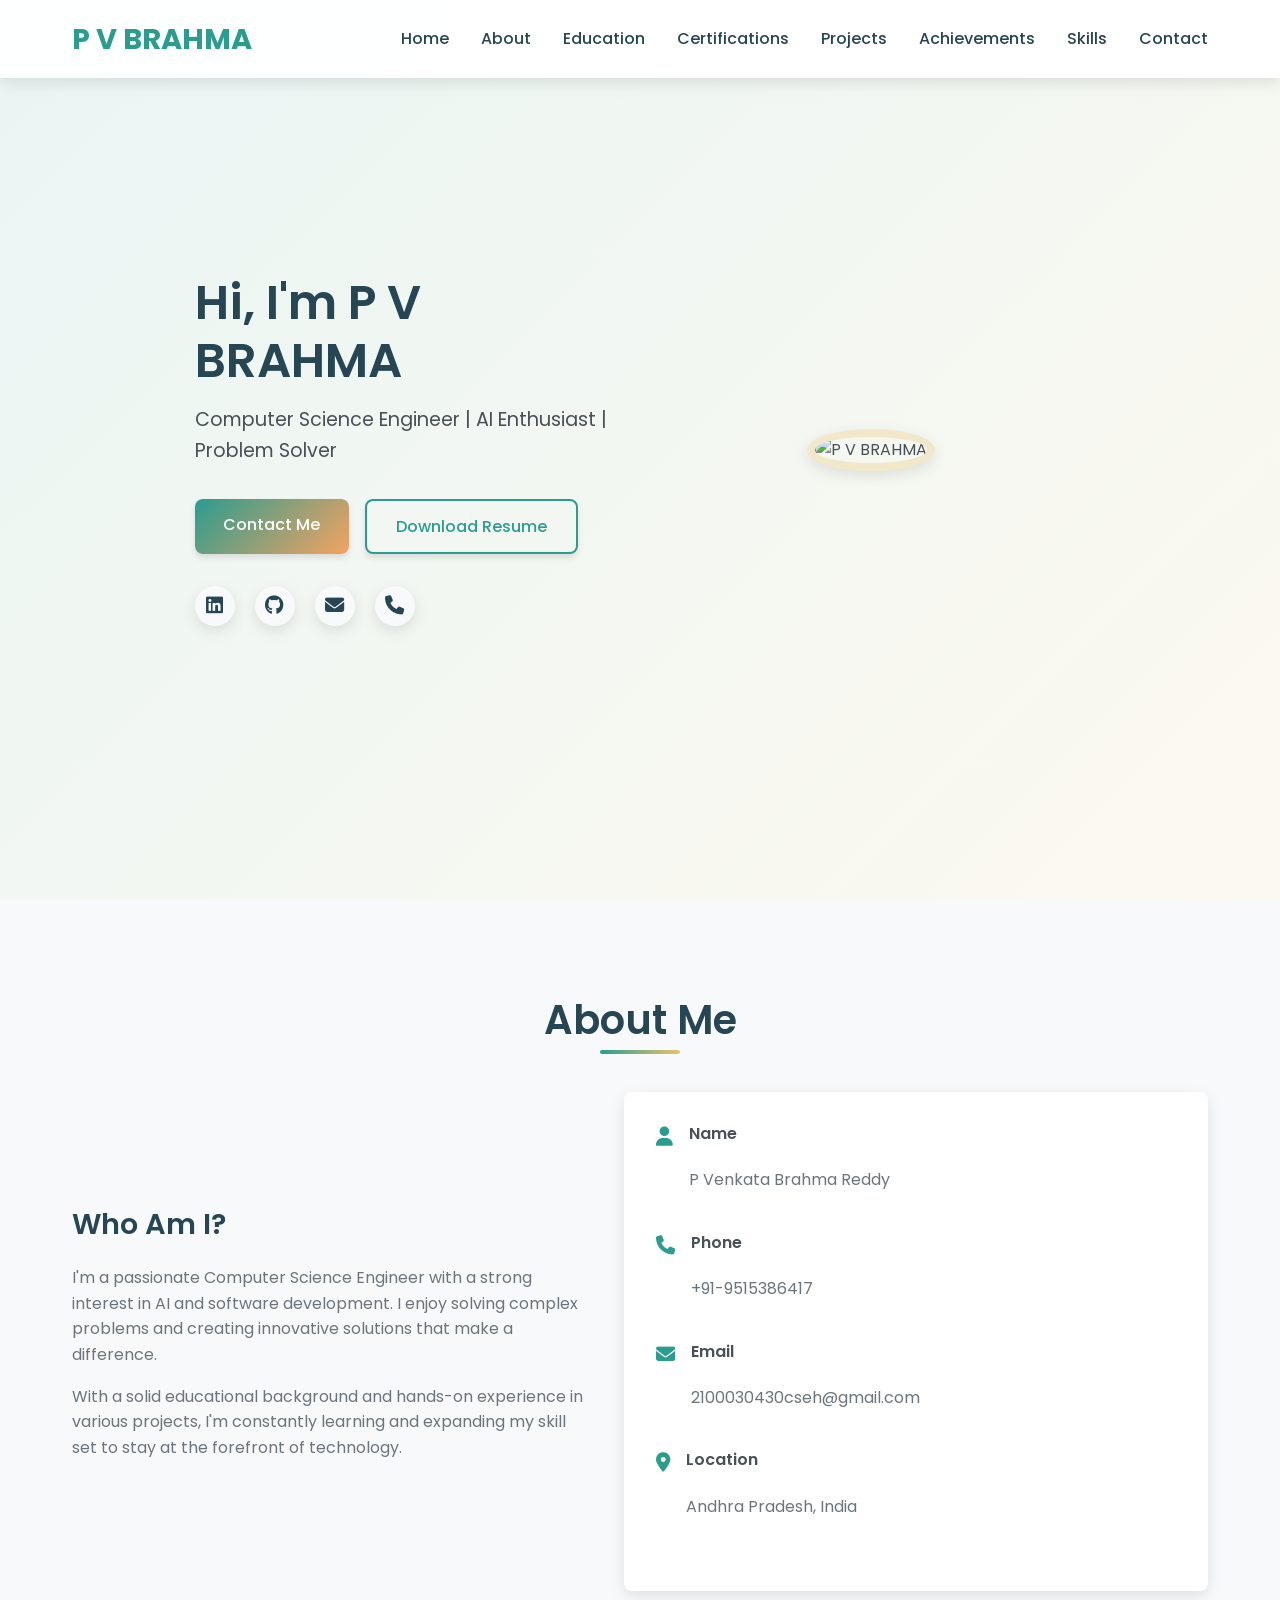
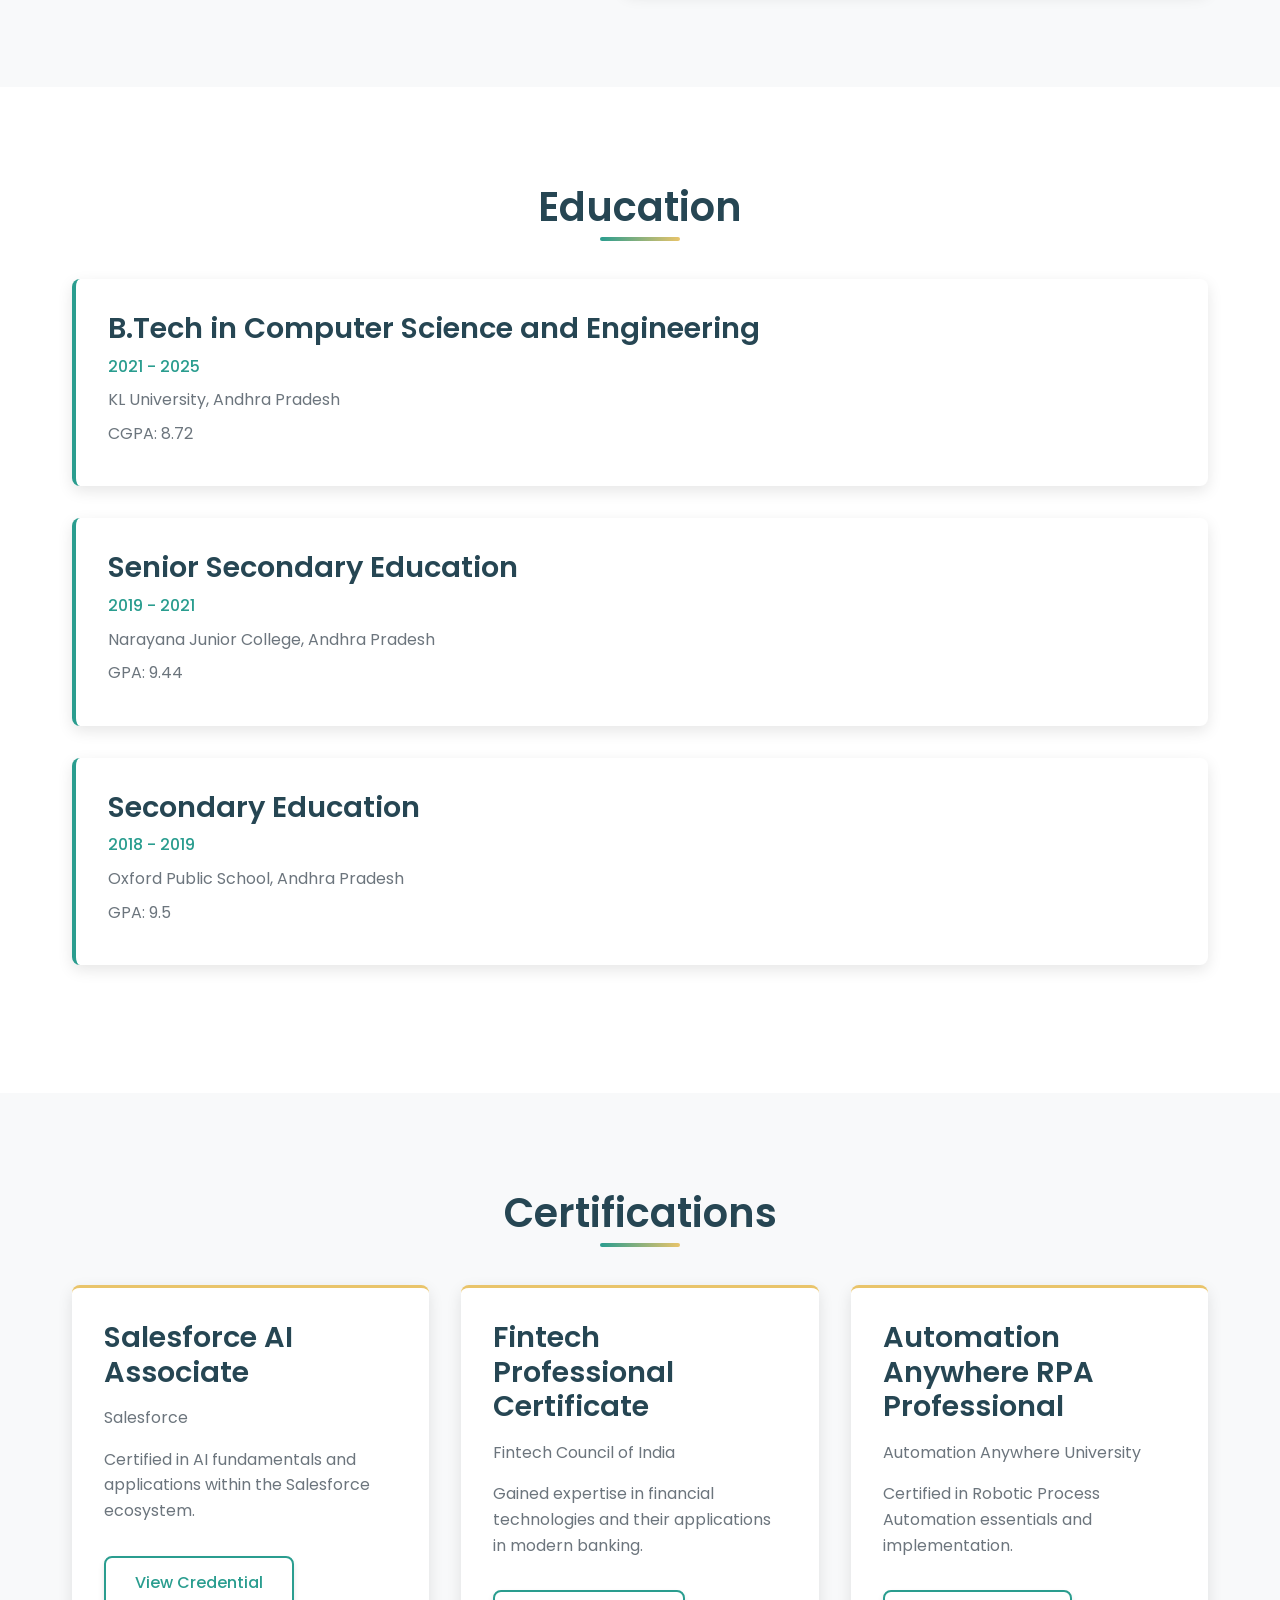
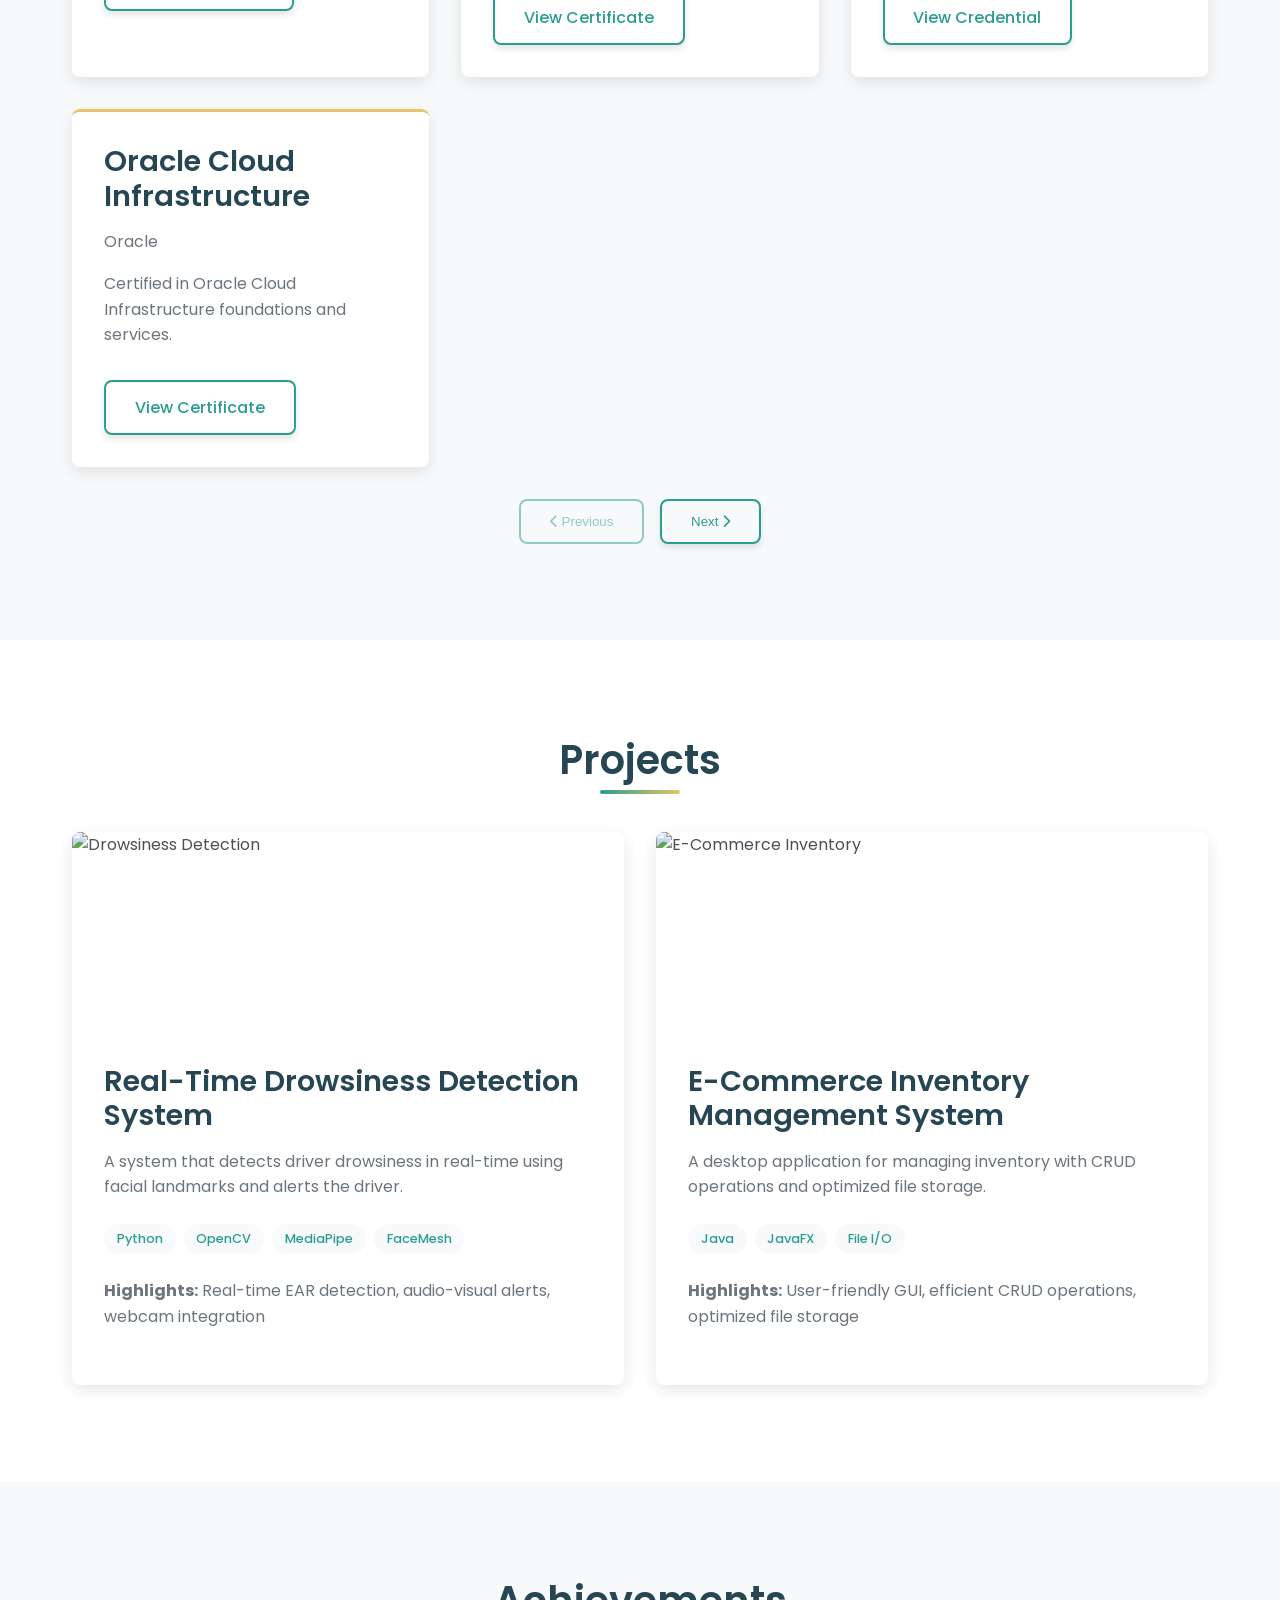
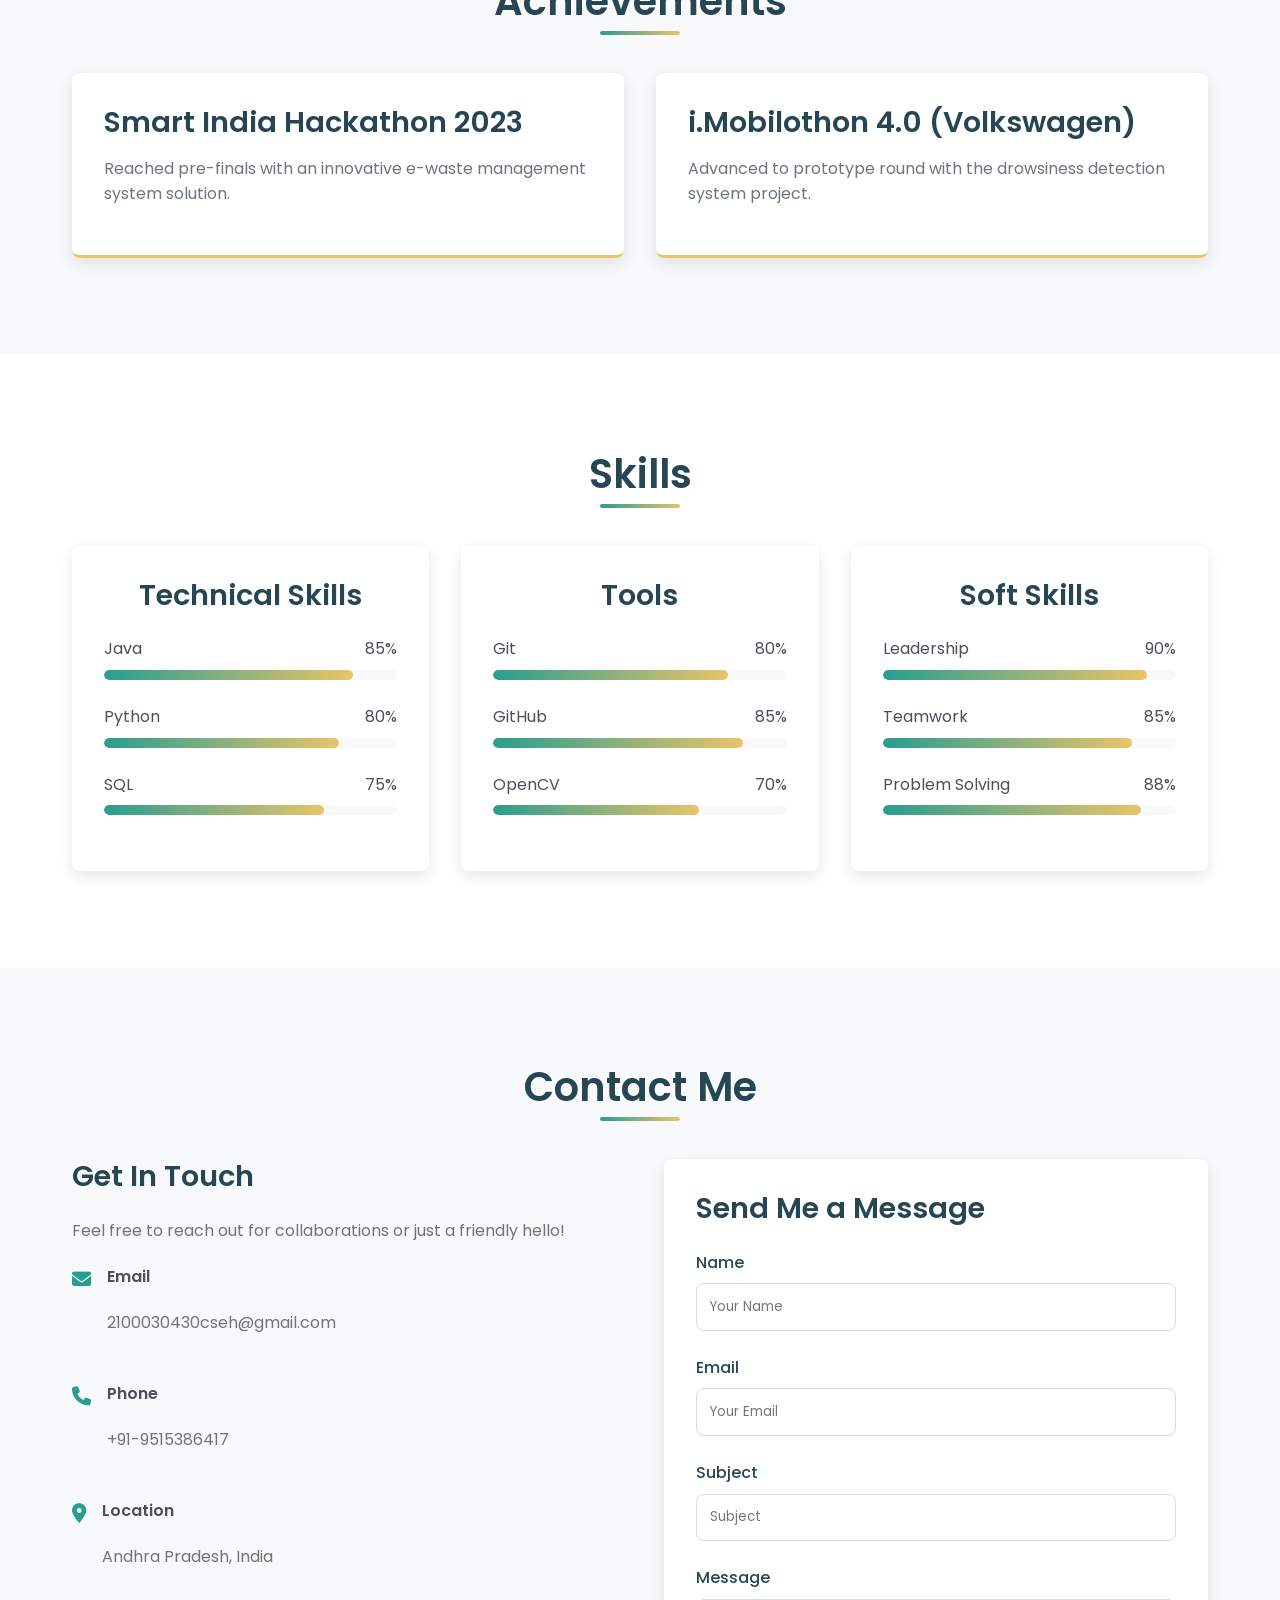
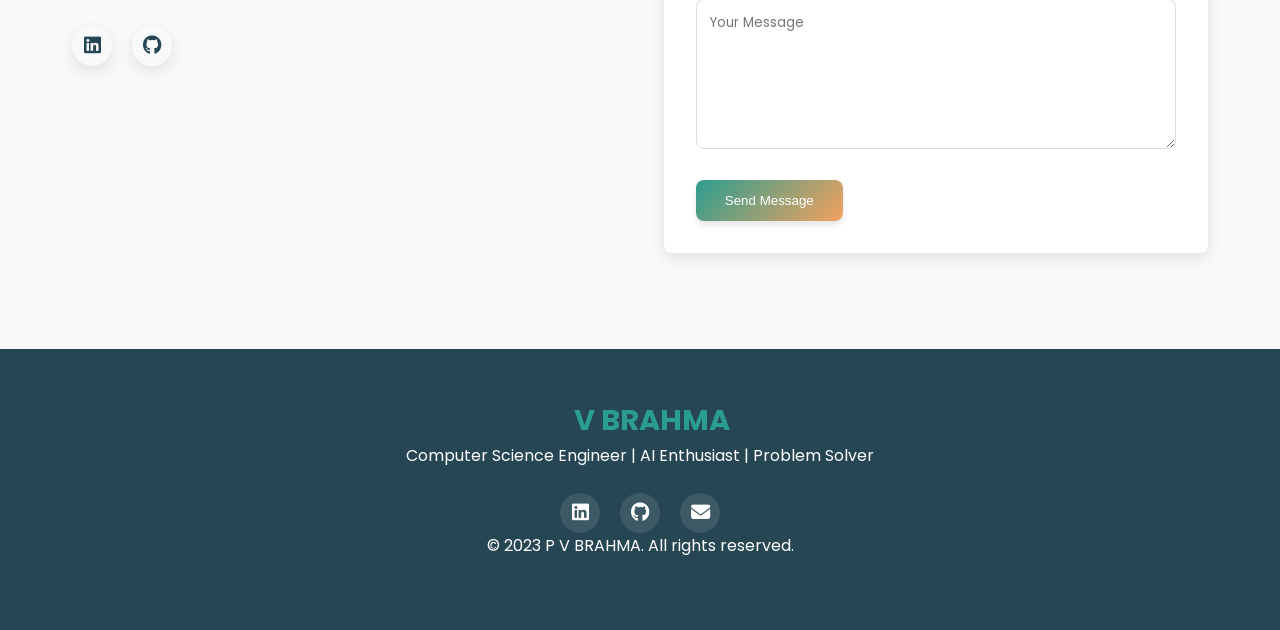
==== portfolio.html @ 2d8e786a "Create portfolio.html" ====
<!DOCTYPE html>
<html lang="en">
<head>
    <meta charset="UTF-8">
    <meta name="viewport" content="width=device-width, initial-scale=1.0">
    <title>P V BRAHMA | Portfolio</title>
    <link rel="stylesheet" href="https://cdnjs.cloudflare.com/ajax/libs/font-awesome/6.4.0/css/all.min.css">
    <style>
        /* Global Styles */
        :root {
            --primary-color: #2a9d8f;
            --secondary-color: #264653;
            --accent-color: #e9c46a;
            --dark-accent: #f4a261;
            --light-color: #f8f9fa;
            --dark-color: #212529;
            --text-color: #495057;
            --text-light: #6c757d;
            --white: #ffffff;
            --shadow: 0 5px 15px rgba(0, 0, 0, 0.1);
            --transition: all 0.3s ease;
            --border-radius: 8px;
        }

        * {
            margin: 0;
            padding: 0;
            box-sizing: border-box;
        }

        html {
            scroll-behavior: smooth;
        }

        body {
            font-family: 'Poppins', sans-serif;
            line-height: 1.6;
            color: var(--text-color);
            background-color: var(--white);
            overflow-x: hidden;
        }

        a {
            text-decoration: none;
            color: var(--primary-color);
            transition: var(--transition);
        }

        a:hover {
            color: var(--dark-accent);
        }

        .container {
            max-width: 1200px;
            margin: 0 auto;
            padding: 0 2rem;
        }

        section {
            padding: 6rem 0;
        }

        h1, h2, h3, h4 {
            margin-bottom: 1.5rem;
            line-height: 1.2;
            font-weight: 600;
        }

        h1 {
            font-size: 3rem;
            color: var(--secondary-color);
        }

        h2 {
            font-size: 2.5rem;
            text-align: center;
            margin-bottom: 3rem;
            color: var(--secondary-color);
            position: relative;
        }

        h2::after {
            content: '';
            position: absolute;
            bottom: -10px;
            left: 50%;
            transform: translateX(-50%);
            width: 80px;
            height: 4px;
            background: linear-gradient(90deg, var(--primary-color), var(--accent-color));
            border-radius: 2px;
        }

        h3 {
            font-size: 1.8rem;
            color: var(--secondary-color);
        }

        p {
            margin-bottom: 1rem;
            color: var(--text-light);
        }

        img {
            max-width: 100%;
            height: auto;
        }

        .btn {
            display: inline-block;
            background: linear-gradient(135deg, var(--primary-color), var(--dark-accent));
            color: var(--white);
            padding: 0.8rem 1.8rem;
            border: none;
            border-radius: var(--border-radius);
            cursor: pointer;
            transition: var(--transition);
            font-weight: 500;
            text-align: center;
            box-shadow: 0 4px 6px rgba(0, 0, 0, 0.1);
        }

        .btn:hover {
            transform: translateY(-3px);
            box-shadow: 0 6px 12px rgba(0, 0, 0, 0.15);
        }

        .btn-outline {
            background: transparent;
            border: 2px solid var(--primary-color);
            color: var(--primary-color);
        }

        .btn-outline:hover {
            background: var(--primary-color);
            color: var(--white);
        }

        .btn:disabled {
            opacity: 0.5;
            cursor: not-allowed;
            transform: none;
            box-shadow: none;
        }

        .text-center {
            text-align: center;
        }

        /* Header & Navigation */
        header {
            background-color: rgba(255, 255, 255, 0.95);
            box-shadow: var(--shadow);
            position: fixed;
            top: 0;
            left: 0;
            right: 0;
            z-index: 1000;
            transition: var(--transition);
            backdrop-filter: blur(5px);
        }

        .header-scrolled {
            background-color: rgba(255, 255, 255, 0.98);
            box-shadow: 0 2px 10px rgba(0, 0, 0, 0.1);
            padding: 0.5rem 0;
        }

        nav {
            display: flex;
            justify-content: space-between;
            align-items: center;
            padding: 1rem 0;
        }

        .logo {
            font-size: 1.8rem;
            font-weight: 700;
            color: var(--secondary-color);
        }

        .logo span {
            color: var(--primary-color);
        }

        .nav-links {
            display: flex;
            list-style: none;
        }

        .nav-links li {
            margin-left: 2rem;
            position: relative;
        }

        .nav-links a {
            color: var(--secondary-color);
            font-weight: 500;
            transition: var(--transition);
        }

        .nav-links a::after {
            content: '';
            position: absolute;
            bottom: -5px;
            left: 0;
            width: 0;
            height: 2px;
            background-color: var(--accent-color);
            transition: var(--transition);
        }

        .nav-links a:hover::after {
            width: 100%;
        }

        .hamburger {
            display: none;
            cursor: pointer;
            font-size: 1.5rem;
            color: var(--secondary-color);
        }

        /* Hero Section */
        #hero {
            height: 100vh;
            display: flex;
            align-items: center;
            background: linear-gradient(135deg, rgba(42, 157, 143, 0.1) 0%, rgba(233, 196, 106, 0.1) 100%);
            position: relative;
            overflow: hidden;
        }

        .hero-content {
            display: flex;
            align-items: center;
            justify-content: space-between;
            flex-wrap: wrap;
            position: relative;
            z-index: 1;
        }

        .hero-text {
            flex: 1;
            min-width: 300px;
            padding-right: 2rem;
        }

        .hero-text h1 {
            margin-bottom: 1rem;
        }

        .hero-text p {
            font-size: 1.2rem;
            margin-bottom: 2rem;
            color: var(--text-color);
        }

        .hero-image {
            flex: 1;
            min-width: 300px;
            text-align: center;
            position: relative;
        }

        .hero-image img {
            width: 320px;
            height: 320px;
            border-radius: 50%;
            object-fit: cover;
            border: 8px solid rgba(233, 196, 106, 0.3);
            box-shadow: var(--shadow);
        }

        .hero-btns {
            display: flex;
            gap: 1rem;
            margin-top: 2rem;
        }

        .social-icons {
            margin-top: 2rem;
        }

        .social-icons a {
            display: inline-flex;
            align-items: center;
            justify-content: center;
            margin-right: 1rem;
            width: 40px;
            height: 40px;
            background-color: var(--light-color);
            border-radius: 50%;
            font-size: 1.2rem;
            color: var(--secondary-color);
            transition: var(--transition);
            box-shadow: var(--shadow);
        }

        .social-icons a:hover {
            background-color: var(--primary-color);
            color: var(--white);
            transform: translateY(-3px);
        }

        /* About Section */
        #about {
            background-color: var(--light-color);
        }

        .about-content {
            display: flex;
            align-items: center;
            justify-content: space-between;
            flex-wrap: wrap;
        }

        .about-text {
            flex: 1;
            min-width: 300px;
            padding-right: 2rem;
        }

        .about-text h3 {
            margin-bottom: 1.5rem;
        }

        .about-info {
            flex: 1;
            min-width: 300px;
            background-color: var(--white);
            padding: 2rem;
            border-radius: var(--border-radius);
            box-shadow: var(--shadow);
        }

        .info-item {
            display: flex;
            margin-bottom: 1.5rem;
        }

        .info-item i {
            margin-right: 1rem;
            color: var(--primary-color);
            font-size: 1.2rem;
            margin-top: 3px;
        }

        /* Education Section */
        .education-item {
            background-color: var(--white);
            padding: 2rem;
            margin-bottom: 2rem;
            border-radius: var(--border-radius);
            box-shadow: var(--shadow);
            transition: var(--transition);
            border-left: 4px solid var(--primary-color);
        }

        .education-item:hover {
            transform: translateY(-5px);
            box-shadow: 0 10px 20px rgba(0, 0, 0, 0.1);
        }

        .education-item h3 {
            margin-bottom: 0.5rem;
        }

        .education-item p {
            margin-bottom: 0.5rem;
        }

        .education-item .date {
            color: var(--primary-color);
            font-weight: 500;
        }

        /* Certifications Section */
        #certifications {
            background-color: var(--light-color);
        }

        .certifications-container {
            display: grid;
            grid-template-columns: repeat(auto-fit, minmax(300px, 1fr));
            gap: 2rem;
        }

        .certification-card {
            background-color: var(--white);
            padding: 2rem;
            border-radius: var(--border-radius);
            box-shadow: var(--shadow);
            transition: var(--transition);
            border-top: 3px solid var(--accent-color);
        }

        .certification-card:hover {
            transform: translateY(-5px);
            box-shadow: 0 10px 20px rgba(0, 0, 0, 0.1);
        }

        .certification-card h3 {
            margin-bottom: 1rem;
        }

        .certification-card p {
            margin-bottom: 1rem;
        }

        .certification-nav {
            display: flex;
            justify-content: center;
            gap: 1rem;
            margin-top: 2rem;
        }

        /* Projects Section */
        .projects-container {
            display: grid;
            grid-template-columns: repeat(auto-fit, minmax(300px, 1fr));
            gap: 2rem;
        }

        .project-card {
            background-color: var(--white);
            border-radius: var(--border-radius);
            overflow: hidden;
            box-shadow: var(--shadow);
            transition: var(--transition);
        }

        .project-card:hover {
            transform: translateY(-5px);
            box-shadow: 0 10px 20px rgba(0, 0, 0, 0.1);
        }

        .project-img {
            height: 200px;
            overflow: hidden;
        }

        .project-img img {
            width: 100%;
            height: 100%;
            object-fit: cover;
            transition: var(--transition);
        }

        .project-card:hover .project-img img {
            transform: scale(1.1);
        }

        .project-content {
            padding: 2rem;
        }

        .project-content h3 {
            margin-bottom: 1rem;
        }

        .project-content p {
            margin-bottom: 1.5rem;
        }

        .project-tools {
            display: flex;
            flex-wrap: wrap;
            margin-bottom: 1.5rem;
            gap: 0.5rem;
        }

        .project-tools span {
            background-color: var(--light-color);
            color: var(--primary-color);
            padding: 0.3rem 0.8rem;
            border-radius: 20px;
            font-size: 0.8rem;
            font-weight: 500;
        }

        /* Achievements Section */
        #achievements {
            background-color: var(--light-color);
        }

        .achievements-container {
            display: grid;
            grid-template-columns: repeat(auto-fit, minmax(300px, 1fr));
            gap: 2rem;
        }

        .achievement-card {
            background-color: var(--white);
            padding: 2rem;
            border-radius: var(--border-radius);
            box-shadow: var(--shadow);
            transition: var(--transition);
            border-bottom: 3px solid var(--accent-color);
        }

        .achievement-card:hover {
            transform: translateY(-5px);
            box-shadow: 0 10px 20px rgba(0, 0, 0, 0.1);
        }

        .achievement-card h3 {
            margin-bottom: 1rem;
        }

        .achievement-card p {
            margin-bottom: 1rem;
        }

        /* Skills Section */
        .skills-container {
            display: grid;
            grid-template-columns: repeat(auto-fit, minmax(300px, 1fr));
            gap: 2rem;
        }

        .skill-category {
            background-color: var(--white);
            padding: 2rem;
            border-radius: var(--border-radius);
            box-shadow: var(--shadow);
        }

        .skill-category h3 {
            margin-bottom: 1.5rem;
            text-align: center;
        }

        .skill-item {
            margin-bottom: 1.5rem;
        }

        .skill-info {
            display: flex;
            justify-content: space-between;
            margin-bottom: 0.5rem;
        }

        .skill-bar {
            height: 10px;
            background-color: var(--light-color);
            border-radius: 5px;
            overflow: hidden;
        }

        .skill-progress {
            height: 100%;
            background: linear-gradient(90deg, var(--primary-color), var(--accent-color));
            border-radius: 5px;
            transition: width 1s ease;
        }

        /* Contact Section */
        #contact {
            background-color: var(--light-color);
        }

        .contact-container {
            display: grid;
            grid-template-columns: repeat(auto-fit, minmax(300px, 1fr));
            gap: 3rem;
        }

        .contact-info {
            margin-bottom: 2rem;
        }

        .contact-info h3 {
            margin-bottom: 1.5rem;
        }

        .contact-info p {
            margin-bottom: 1.5rem;
        }

        .contact-form {
            background-color: var(--white);
            padding: 2rem;
            border-radius: var(--border-radius);
            box-shadow: var(--shadow);
        }

        .contact-form h3 {
            margin-bottom: 1.5rem;
        }

        .form-group {
            margin-bottom: 1.5rem;
        }

        .form-group label {
            display: block;
            margin-bottom: 0.5rem;
            font-weight: 500;
            color: var(--secondary-color);
        }

        .form-control {
            width: 100%;
            padding: 0.8rem;
            border: 1px solid #ddd;
            border-radius: var(--border-radius);
            font-family: inherit;
            transition: var(--transition);
        }

        .form-control:focus {
            outline: none;
            border-color: var(--primary-color);
            box-shadow: 0 0 0 3px rgba(42, 157, 143, 0.2);
        }

        textarea.form-control {
            min-height: 150px;
            resize: vertical;
        }

        /* Footer */
        footer {
            background-color: var(--secondary-color);
            color: var(--white);
            padding: 3rem 0;
            text-align: center;
        }

        .footer-content p {
            color: var(--white);
            margin-bottom: 1.5rem;
        }

        .footer-social a {
            display: inline-flex;
            align-items: center;
            justify-content: center;
            margin: 0 0.5rem;
            width: 40px;
            height: 40px;
            background-color: rgba(255, 255, 255, 0.1);
            color: var(--white);
            border-radius: 50%;
            font-size: 1.2rem;
            transition: var(--transition);
        }

        .footer-social a:hover {
            background-color: var(--primary-color);
            transform: translateY(-3px);
        }

        .back-to-top {
            position: fixed;
            bottom: 2rem;
            right: 2rem;
            background: linear-gradient(135deg, var(--primary-color), var(--dark-accent));
            color: var(--white);
            width: 50px;
            height: 50px;
            border-radius: 50%;
            display: flex;
            align-items: center;
            justify-content: center;
            font-size: 1.5rem;
            box-shadow: var(--shadow);
            opacity: 0;
            visibility: hidden;
            transition: var(--transition);
            z-index: 999;
        }

        .back-to-top.active {
            opacity: 1;
            visibility: visible;
        }

        .back-to-top:hover {
            transform: translateY(-3px);
            box-shadow: 0 6px 12px rgba(0, 0, 0, 0.15);
        }

        /* Animations */
        .hidden {
            opacity: 0;
            transform: translateY(50px);
            transition: all 1s ease;
        }

        .show {
            opacity: 1;
            transform: translateY(0);
        }

        /* Toast Notification */
        .toast {
            position: fixed;
            bottom: 20px;
            left: 50%;
            transform: translateX(-50%);
            background-color: var(--primary-color);
            color: white;
            padding: 12px 24px;
            border-radius: var(--border-radius);
            box-shadow: var(--shadow);
            z-index: 1000;
            opacity: 0;
            transition: opacity 0.3s ease;
        }

        .toast.show {
            opacity: 1;
        }

        /* Responsive Styles */
        @media (max-width: 992px) {
            section {
                padding: 4rem 0;
            }

            h1 {
                font-size: 2.5rem;
            }

            h2 {
                font-size: 2rem;
            }

            h3 {
                font-size: 1.5rem;
            }
        }

        @media (max-width: 768px) {
            .hamburger {
                display: block;
            }

            .nav-links {
                position: fixed;
                top: 80px;
                left: -100%;
                width: 100%;
                height: calc(100vh - 80px);
                background-color: var(--white);
                flex-direction: column;
                align-items: center;
                padding: 2rem 0;
                transition: var(--transition);
            }

            .nav-links.active {
                left: 0;
            }

            .nav-links li {
                margin: 1rem 0;
            }

            .hero-text, .about-text, .about-info {
                padding-right: 0;
                margin-bottom: 2rem;
            }

            .hero-content, .about-content {
                flex-direction: column;
            }

            .hero-image img {
                width: 250px;
                height: 250px;
            }

            .hero-btns {
                flex-direction: column;
                gap: 1rem;
            }

            .btn {
                width: 100%;
            }

            .certification-card {
                display: none;
            }

            .certification-card:first-child {
                display: block;
            }
        }

        @media (max-width: 576px) {
            .container {
                padding: 0 1rem;
            }

            section {
                padding: 3rem 0;
            }

            h1 {
                font-size: 2rem;
            }

            h2 {
                font-size: 1.8rem;
            }
        }
    </style>
    <link href="https://fonts.googleapis.com/css2?family=Poppins:wght@400;500;600;700&display=swap" rel="stylesheet">
</head>
<body>
    <!-- Header & Navigation -->
    <header id="header">
        <div class="container">
            <nav>
                <div class="logo"><span>P V BRAHMA</span></div>
                <ul class="nav-links">
                    <li><a href="#hero">Home</a></li>
                    <li><a href="#about">About</a></li>
                    <li><a href="#education">Education</a></li>
                    <li><a href="#certifications">Certifications</a></li>
                    <li><a href="#projects">Projects</a></li>
                    <li><a href="#achievements">Achievements</a></li>
                    <li><a href="#skills">Skills</a></li>
                    <li><a href="#contact">Contact</a></li>
                </ul>
                <div class="hamburger">
                    <i class="fas fa-bars"></i>
                </div>
            </nav>
        </div>
    </header>

    <!-- Hero Section -->
    <section id="hero">
        <div class="container">
            <div class="hero-content">
                <div class="hero-text">
                    <h1>Hi, I'm <span>   P V BRAHMA</span></h1>
                    <p>Computer Science Engineer | AI Enthusiast | Problem Solver</p>
                    <div class="hero-btns">
                        <a href="#contact" class="btn">Contact Me</a>
                        <a href="#" class="btn btn-outline" id="downloadResume">Download Resume</a>
                    </div>
                    <div class="social-icons">
                        <a href="https://linkedin.com/in/peramvenkatabrahmareddy" target="_blank"><i class="fab fa-linkedin"></i></a>
                        <a href="https://github.com/perambrahma123" target="_blank"><i class="fab fa-github"></i></a>
                        <a href="mailto:2100030430cseh@gmail.com"><i class="fas fa-envelope"></i></a>
                        <a href="tel:+919515386417"><i class="fas fa-phone"></i></a>
                    </div>
                </div>
                <div class="hero-image">
                    <img src="https://res.cloudinary.com/dtwocoq4y/image/upload/v1748185866/photo_2025-05-25_20-36-13_orah8p.jpg" alt="P V BRAHMA">
                </div>
            </div>
        </div>
    </section>

    <!-- About Section -->
    <section id="about" class="hidden">
        <div class="container">
            <h2>About Me</h2>
            <div class="about-content">
                <div class="about-text">
                    <h3>Who Am I?</h3>
                    <p>I'm a passionate Computer Science Engineer with a strong interest in AI and software development. I enjoy solving complex problems and creating innovative solutions that make a difference.</p>
                    <p>With a solid educational background and hands-on experience in various projects, I'm constantly learning and expanding my skill set to stay at the forefront of technology.</p>
                </div>
                <div class="about-info">
                    <div class="info-item">
                        <i class="fas fa-user"></i>
                        <div>
                            <h4>Name</h4>
                            <p>P Venkata Brahma Reddy</p>
                        </div>
                    </div>
                    <div class="info-item">
                        <i class="fas fa-phone"></i>
                        <div>
                            <h4>Phone</h4>
                            <p>+91-9515386417</p>
                        </div>
                    </div>
                    <div class="info-item">
                        <i class="fas fa-envelope"></i>
                        <div>
                            <h4>Email</h4>
                            <p>2100030430cseh@gmail.com</p>
                        </div>
                    </div>
                    <div class="info-item">
                        <i class="fas fa-map-marker-alt"></i>
                        <div>
                            <h4>Location</h4>
                            <p>Andhra Pradesh, India</p>
                        </div>
                    </div>
                </div>
            </div>
        </div>
    </section>

    <!-- Education Section -->
    <section id="education" class="hidden">
        <div class="container">
            <h2>Education</h2>
            <div class="education-item">
                <h3>B.Tech in Computer Science and Engineering</h3>
                <p class="date">2021 - 2025</p>
                <p>KL University, Andhra Pradesh</p>
                <p>CGPA: 8.72</p>
            </div>
            <div class="education-item">
                <h3>Senior Secondary Education</h3>
                <p class="date">2019 - 2021</p>
                <p>Narayana Junior College, Andhra Pradesh</p>
                <p>GPA: 9.44</p>
            </div>
            <div class="education-item">
                <h3>Secondary Education</h3>
                <p class="date">2018 - 2019</p>
                <p>Oxford Public School, Andhra Pradesh</p>
                <p>GPA: 9.5</p>
            </div>
        </div>
    </section>

   <!-- Certifications Section -->
<section id="certifications" class="hidden">
        <div class="container">
            <h2>Certifications</h2>
            <div class="certifications-container">
                <div class="certification-card">
                    <h3>Salesforce AI Associate</h3>
                    <p>Salesforce</p>
                    <p>Certified in AI fundamentals and applications within the Salesforce ecosystem.</p>
                    <a href="https://trailhead.salesforce.com/en/credentials/certification-detail-print/?searchString=jpfnEzJw9T/qk2RIDoXODVdJCIEKo+JLX/jWyxn1SEyOCaxBaaa0zYGxDq4RxNKt" 
                       target="_blank" 
                       class="btn btn-outline" 
                       style="margin-top: 1rem;">
                       View Credential
                    </a>
                </div>
                
                <div class="certification-card">
                    <h3>Fintech Professional Certificate</h3>
                    <p>Fintech Council of India</p>
                    <p>Gained expertise in financial technologies and their applications in modern banking.</p>
                    <a href="https://drive.google.com/file/d/1p2mqr51ELKub1dNyLlAdVfOdK_CdSXYh/view?usp=drive_link" 
                       target="_blank" 
                       class="btn btn-outline" 
                       style="margin-top: 1rem;">
                       View Certificate
                    </a>
                </div>
                
                <div class="certification-card">
                    <h3>Automation Anywhere RPA Professional</h3>
                    <p>Automation Anywhere University</p>
                    <p>Certified in Robotic Process Automation essentials and implementation.</p>
                    <a href="https://www.credential.net/d359effc-2dc5-45f9-a8d0-2666af1724f2#gs.fcxfh8" 
                       target="_blank" 
                       class="btn btn-outline" 
                       style="margin-top: 1rem;">
                       View Credential
                    </a>
                </div>
                
                <div class="certification-card">
                    <h3>Oracle Cloud Infrastructure</h3>
                    <p>Oracle</p>
                    <p>Certified in Oracle Cloud Infrastructure foundations and services.</p>
                    <a href="https://www.linkedin.com/posts/peramvenkatabrahmareddy_oracle-cloud-infrastructure-2023-certified-activity-7206888599840067584-80m-?utm_source=share&utm_medium=member_desktop" 
                       target="_blank" 
                       class="btn btn-outline" 
                       style="margin-top: 1rem;">
                       View Certificate
                    </a>
                </div>
            </div>
        
        <!-- Navigation Buttons -->
        <div class="certification-nav" style="display: flex; justify-content: center; gap: 1rem; margin-top: 2rem;">
            <button id="prevCert" class="btn btn-outline">
                <i class="fas fa-chevron-left"></i> Previous
            </button>
            <button id="nextCert" class="btn btn-outline">
                Next <i class="fas fa-chevron-right"></i>
            </button>
        </div>
    </div>
</section>

    <!-- Projects Section -->
    <section id="projects" class="hidden">
        <div class="container">
            <h2>Projects</h2>
            <div class="projects-container">
                <div class="project-card">
                    <div class="project-img">
                        <img src="https://res.cloudinary.com/dtwocoq4y/image/upload/v1748187480/drowsy-driving-i19877681_mc6nkq.jpg" alt="Drowsiness Detection">
                    </div>
                    <div class="project-content">
                        <h3>Real-Time Drowsiness Detection System</h3>
                        <p>A system that detects driver drowsiness in real-time using facial landmarks and alerts the driver.</p>
                        <div class="project-tools">
                            <span>Python</span>
                            <span>OpenCV</span>
                            <span>MediaPipe</span>
                            <span>FaceMesh</span>
                        </div>
                        <p><strong>Highlights:</strong> Real-time EAR detection, audio-visual alerts, webcam integration</p>
                    </div>
                </div>
                <div class="project-card">
                    <div class="project-img">
                        <img src="https://res.cloudinary.com/dtwocoq4y/image/upload/v1748187858/automated-inventory-management-systems-the-LMB-industry.jpg_cgicil.jpg" alt="E-Commerce Inventory">
                    </div>
                    <div class="project-content">
                        <h3>E-Commerce Inventory Management System</h3>
                        <p>A desktop application for managing inventory with CRUD operations and optimized file storage.</p>
                        <div class="project-tools">
                            <span>Java</span>
                            <span>JavaFX</span>
                            <span>File I/O</span>
                        </div>
                        <p><strong>Highlights:</strong> User-friendly GUI, efficient CRUD operations, optimized file storage</p>
                    </div>
                </div>
            </div>
        </div>
    </section>

    <!-- Achievements Section -->
    <section id="achievements" class="hidden">
        <div class="container">
            <h2>Achievements</h2>
            <div class="achievements-container">
                <div class="achievement-card">
                    <h3>Smart India Hackathon 2023</h3>
                    <p>Reached pre-finals with an innovative e-waste management system solution.</p>
                </div>
                <div class="achievement-card">
                    <h3>i.Mobilothon 4.0 (Volkswagen)</h3>
                    <p>Advanced to prototype round with the drowsiness detection system project.</p>
                </div>
            </div>
        </div>
    </section>

    <!-- Skills Section -->
    <section id="skills" class="hidden">
        <div class="container">
            <h2>Skills</h2>
            <div class="skills-container">
                <div class="skill-category">
                    <h3>Technical Skills</h3>
                    <div class="skill-item">
                        <div class="skill-info">
                            <span>Java</span>
                            <span>85%</span>
                        </div>
                        <div class="skill-bar">
                            <div class="skill-progress" style="width: 85%;"></div>
                        </div>
                    </div>
                    <div class="skill-item">
                        <div class="skill-info">
                            <span>Python</span>
                            <span>80%</span>
                        </div>
                        <div class="skill-bar">
                            <div class="skill-progress" style="width: 80%;"></div>
                        </div>
                    </div>
                    <div class="skill-item">
                        <div class="skill-info">
                            <span>SQL</span>
                            <span>75%</span>
                        </div>
                        <div class="skill-bar">
                            <div class="skill-progress" style="width: 75%;"></div>
                        </div>
                    </div>
                </div>
                <div class="skill-category">
                    <h3>Tools</h3>
                    <div class="skill-item">
                        <div class="skill-info">
                            <span>Git</span>
                            <span>80%</span>
                        </div>
                        <div class="skill-bar">
                            <div class="skill-progress" style="width: 80%;"></div>
                        </div>
                    </div>
                    <div class="skill-item">
                        <div class="skill-info">
                            <span>GitHub</span>
                            <span>85%</span>
                        </div>
                        <div class="skill-bar">
                            <div class="skill-progress" style="width: 85%;"></div>
                        </div>
                    </div>
                    <div class="skill-item">
                        <div class="skill-info">
                            <span>OpenCV</span>
                            <span>70%</span>
                        </div>
                        <div class="skill-bar">
                            <div class="skill-progress" style="width: 70%;"></div>
                        </div>
                    </div>
                </div>
                <div class="skill-category">
                    <h3>Soft Skills</h3>
                    <div class="skill-item">
                        <div class="skill-info">
                            <span>Leadership</span>
                            <span>90%</span>
                        </div>
                        <div class="skill-bar">
                            <div class="skill-progress" style="width: 90%;"></div>
                        </div>
                    </div>
                    <div class="skill-item">
                        <div class="skill-info">
                            <span>Teamwork</span>
                            <span>85%</span>
                        </div>
                        <div class="skill-bar">
                            <div class="skill-progress" style="width: 85%;"></div>
                        </div>
                    </div>
                    <div class="skill-item">
                        <div class="skill-info">
                            <span>Problem Solving</span>
                            <span>88%</span>
                        </div>
                        <div class="skill-bar">
                            <div class="skill-progress" style="width: 88%;"></div>
                        </div>
                    </div>
                </div>
            </div>
        </div>
    </section>

    <!-- Contact Section -->
    <section id="contact" class="hidden">
        <div class="container">
            <h2>Contact Me</h2>
            <div class="contact-container">
                <div class="contact-info">
                    <h3>Get In Touch</h3>
                    <p>Feel free to reach out for collaborations or just a friendly hello!</p>
                    <div class="info-item">
                        <i class="fas fa-envelope"></i>
                        <div>
                            <h4>Email</h4>
                            <p>2100030430cseh@gmail.com</p>
                        </div>
                    </div>
                    <div class="info-item">
                        <i class="fas fa-phone"></i>
                        <div>
                            <h4>Phone</h4>
                            <p>+91-9515386417</p>
                        </div>
                    </div>
                    <div class="info-item">
                        <i class="fas fa-map-marker-alt"></i>
                        <div>
                            <h4>Location</h4>
                            <p>Andhra Pradesh, India</p>
                        </div>
                    </div>
                    <div class="social-icons">
                        <a href="https://linkedin.com/in/peramvenkatabrahmareddy" target="_blank"><i class="fab fa-linkedin"></i></a>
                        <a href="https://github.com/perambrahma123" target="_blank"><i class="fab fa-github"></i></a>
                    </div>
                </div>
                <div class="contact-form">
                    <h3>Send Me a Message</h3>
                    <form id="contactForm">
                        <div class="form-group">
                            <label for="name">Name</label>
                            <input type="text" id="name" class="form-control" placeholder="Your Name" required>
                        </div>
                        <div class="form-group">
                            <label for="email">Email</label>
                            <input type="email" id="email" class="form-control" placeholder="Your Email" required>
                        </div>
                        <div class="form-group">
                            <label for="subject">Subject</label>
                            <input type="text" id="subject" class="form-control" placeholder="Subject" required>
                        </div>
                        <div class="form-group">
                            <label for="message">Message</label>
                            <textarea id="message" class="form-control" placeholder="Your Message" required></textarea>
                        </div>
                        <button type="submit" class="btn">Send Message</button>
                    </form>
                </div>
            </div>
        </div>
    </section>

    <!-- Footer -->
    <footer>
        <div class="container">
            <div class="footer-content">
                <div class="logo">P <span>V BRAHMA</span></div>
                <p>Computer Science Engineer | AI Enthusiast | Problem Solver</p>
                <div class="footer-social">
                    <a href="https://linkedin.com/in/peramvenkatabrahmareddy" target="_blank"><i class="fab fa-linkedin"></i></a>
                    <a href="https://github.com/perambrahma123" target="_blank"><i class="fab fa-github"></i></a>
                    <a href="mailto:2100030430cseh@gmail.com"><i class="fas fa-envelope"></i></a>
                </div>
                <p>&copy; 2023 P V BRAHMA. All rights reserved.</p>
            </div>
        </div>
    </footer>

    <!-- Back to Top Button -->
    <a href="#hero" class="back-to-top"><i class="fas fa-arrow-up"></i></a>

    <!-- Toast Notification -->
    <div id="toast" class="toast"></div>

    <!-- JavaScript -->
   <script>
    // Mobile Navigation
    const hamburger = document.querySelector('.hamburger');
    const navLinks = document.querySelector('.nav-links');
    
    hamburger.addEventListener('click', () => {
        navLinks.classList.toggle('active');
        hamburger.innerHTML = navLinks.classList.contains('active') ? 
            '<i class="fas fa-times"></i>' : '<i class="fas fa-bars"></i>';
    });

    // Close mobile menu when clicking a link
    document.querySelectorAll('.nav-links a').forEach(link => {
        link.addEventListener('click', () => {
            navLinks.classList.remove('active');
            hamburger.innerHTML = '<i class="fas fa-bars"></i>';
        });
    });

    // Sticky Header
    window.addEventListener('scroll', () => {
        const header = document.getElementById('header');
        header.classList.toggle('header-scrolled', window.scrollY > 100);
    });

    // Back to Top Button
    const backToTopButton = document.querySelector('.back-to-top');
    
    window.addEventListener('scroll', () => {
        if (window.scrollY > 300) {
            backToTopButton.classList.add('active');
        } else {
            backToTopButton.classList.remove('active');
        }
    });

    // Scroll Reveal Animation
    const hiddenElements = document.querySelectorAll('.hidden');
    
    const observer = new IntersectionObserver((entries) => {
        entries.forEach(entry => {
            if (entry.isIntersecting) {
                entry.target.classList.add('show');
            }
        });
    }, {
        threshold: 0.1
    });

    hiddenElements.forEach(el => observer.observe(el));

    // Resume Download
    document.getElementById('downloadResume').addEventListener('click', (e) => {
        e.preventDefault();
        showToast('Resume download starting...');
        
        // Create a temporary anchor element
        const link = document.createElement('a');
        link.href = 'https://drive.google.com/uc?export=download&id=1uzRrj1I3VhYE1lOkASnf3pV6vZFQdSs4';
        link.setAttribute('download', 'P_VBRAHMA_Resume.pdf');
        document.body.appendChild(link);
        link.click();
        document.body.removeChild(link);
    });

    // Certifications Navigation
    const certCards = document.querySelectorAll('.certification-card');
    let currentCert = 0;
    
    function updateCertDisplay() {
        certCards.forEach((card, index) => {
            if (window.innerWidth < 768) {
                // Mobile view - show one at a time
                card.style.display = index === currentCert ? 'block' : 'none';
            } else {
                // Desktop view - show all
                card.style.display = 'block';
            }
        });
        
        // Update button states
        document.getElementById('prevCert').disabled = currentCert === 0;
        document.getElementById('nextCert').disabled = currentCert >= certCards.length - 1;
    }
    
    // Previous button
    document.getElementById('prevCert').addEventListener('click', () => {
        if (currentCert > 0) {
            currentCert--;
            updateCertDisplay();
        }
    });
    
    // Next button
    document.getElementById('nextCert').addEventListener('click', () => {
        if (currentCert < certCards.length - 1) {
            currentCert++;
            updateCertDisplay();
        }
    });
    
    // Handle window resize
    window.addEventListener('resize', updateCertDisplay);
    
    // Initialize certifications display
    updateCertDisplay();

    // Contact Form Submission
    document.getElementById('contactForm').addEventListener('submit', async (e) => {
        e.preventDefault();
        
        const form = e.target;
        const formData = new FormData(form);
        const data = Object.fromEntries(formData.entries());
        
        try {
            // Using FormSubmit.co service to handle form submissions
            const response = await fetch('https://formsubmit.co/ajax/2100030430cseh@gmail.com', {
                method: 'POST',
                headers: {
                    'Content-Type': 'application/json',
                    'Accept': 'application/json'
                },
                body: JSON.stringify(data)
            });
            
            const result = await response.json();
            
            if (response.ok) {
                showToast('Message sent successfully!');
                form.reset();
            } else {
                showToast('Error sending message. Please try again.');
                console.error(result);
            }
        } catch (error) {
            showToast('Error sending message. Please try again.');
            console.error(error);
        }
    });

    // Toast Notification Function
    function showToast(message) {
        const toast = document.getElementById('toast');
        toast.textContent = message;
        toast.classList.add('show');
        
        setTimeout(() => {
            toast.classList.remove('show');
        }, 3000);
    }

    // Smooth scrolling for navigation links
    document.querySelectorAll('a[href^="#"]').forEach(anchor => {
        anchor.addEventListener('click', function(e) {
            e.preventDefault();
            
            const targetId = this.getAttribute('href');
            const targetElement = document.querySelector(targetId);
            
            if (targetElement) {
                window.scrollTo({
                    top: targetElement.offsetTop - 80,
                    behavior: 'smooth'
                });
            }
        });
    });

    // Animate skill bars on scroll
    const skillBars = document.querySelectorAll('.skill-progress');
    
    const skillObserver = new IntersectionObserver((entries) => {
        entries.forEach(entry => {
            if (entry.isIntersecting) {
                const width = entry.target.style.width;
                entry.target.style.width = '0';
                setTimeout(() => {
                    entry.target.style.width = width;
                }, 100);
            }
        });
    }, {
        threshold: 0.5
    });

    skillBars.forEach(bar => skillObserver.observe(bar));
</script>
</body>
</html>
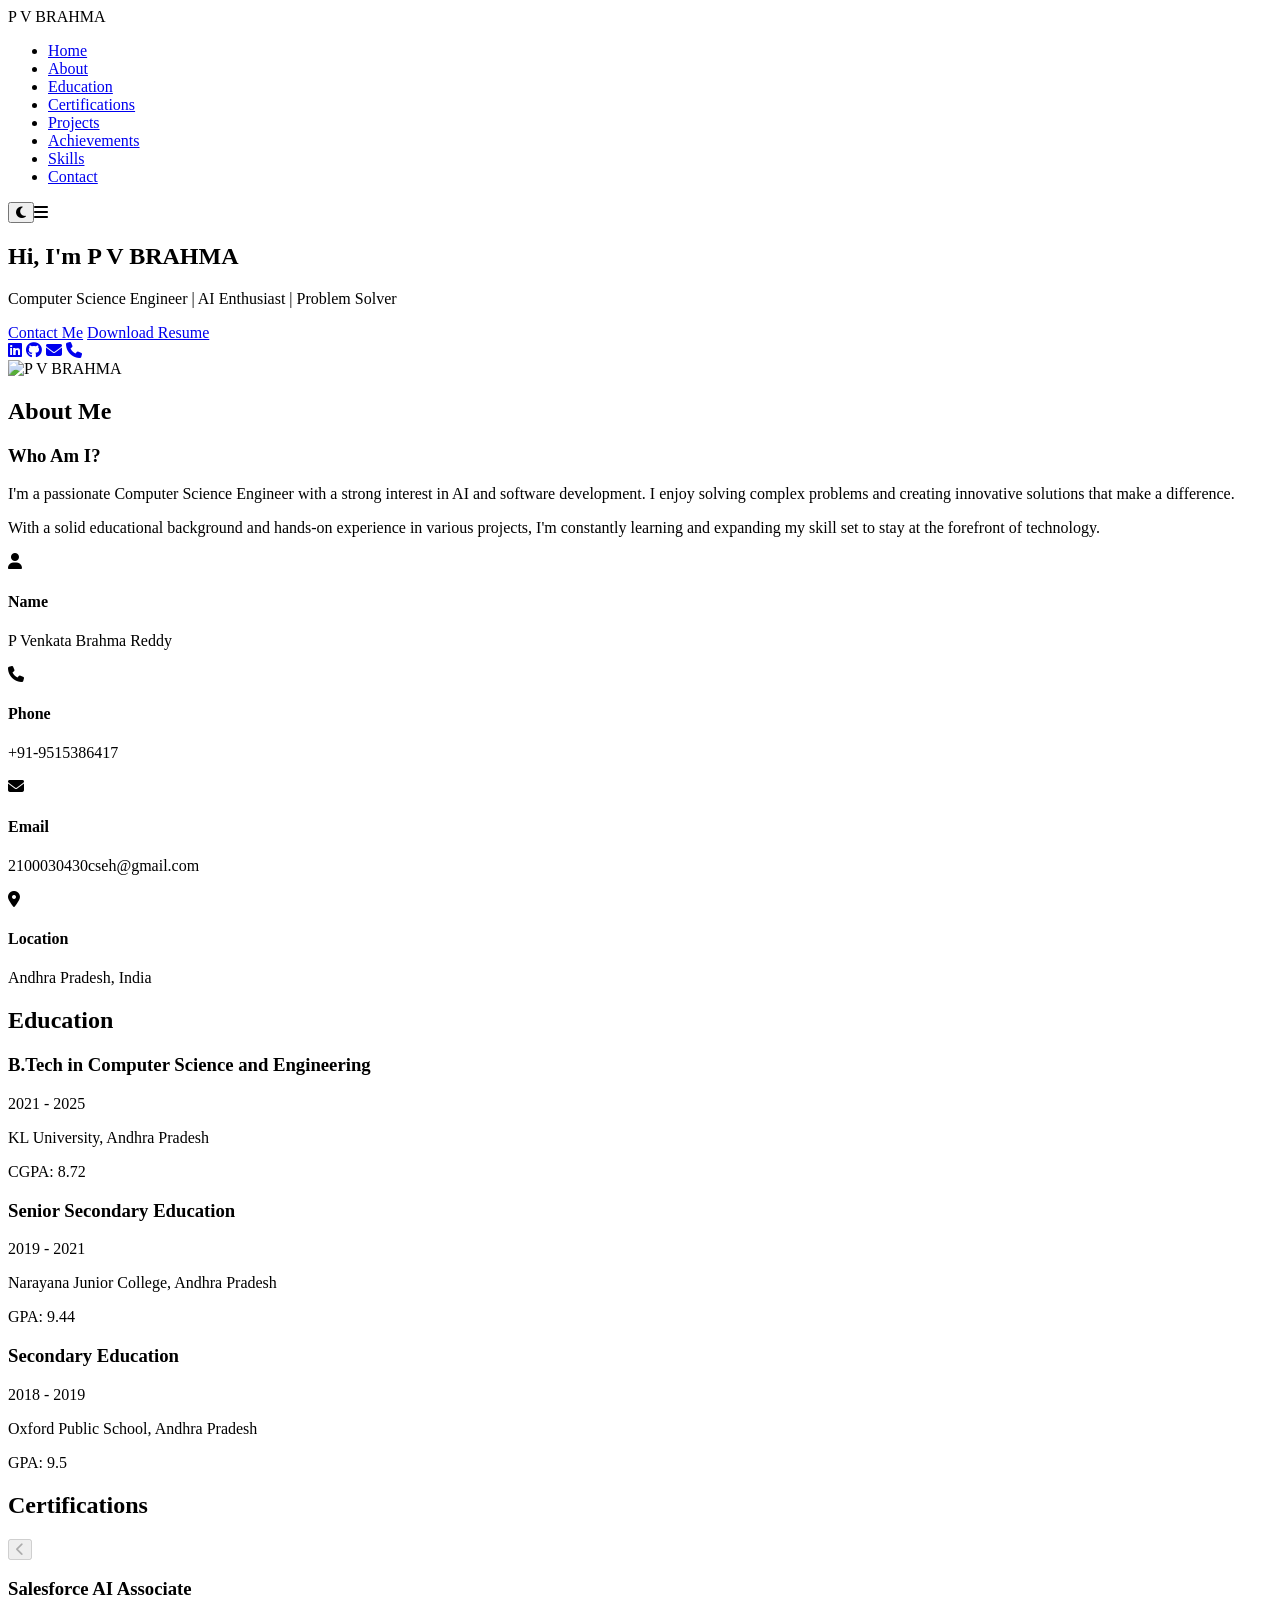
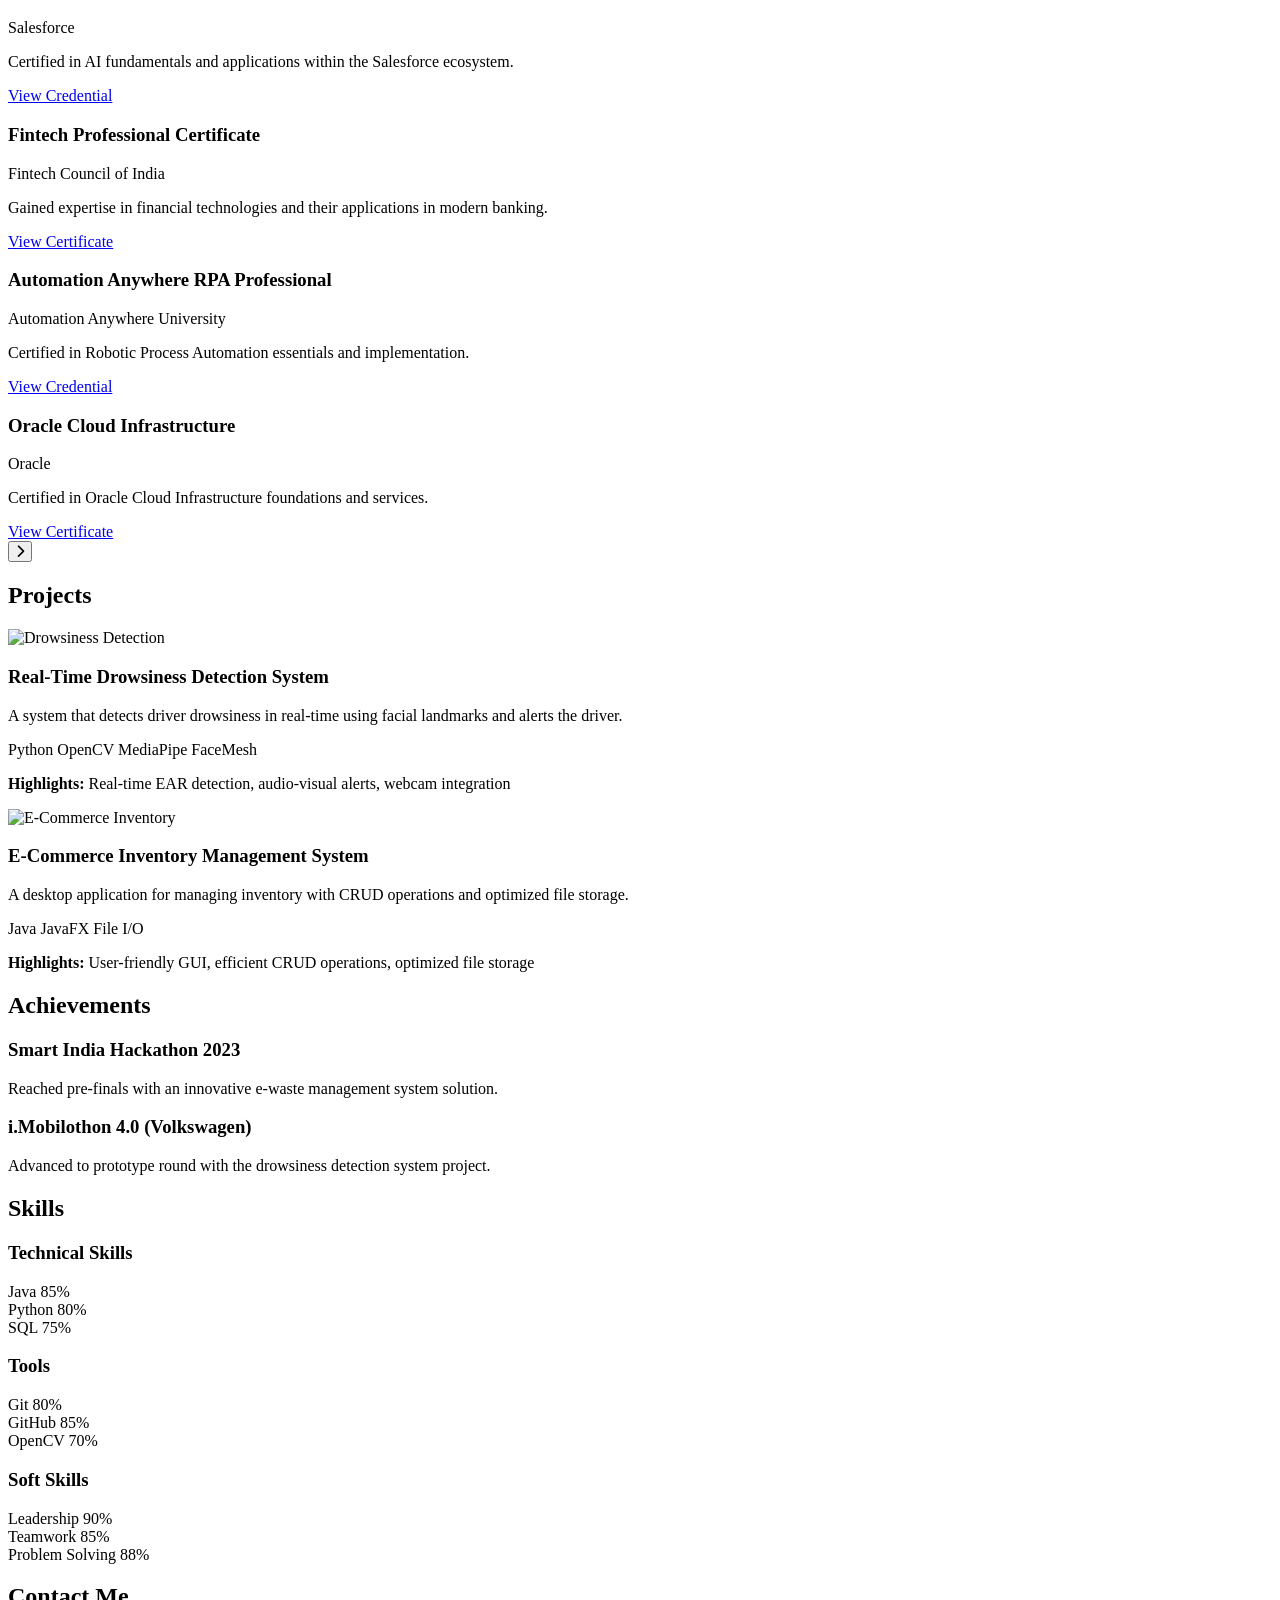
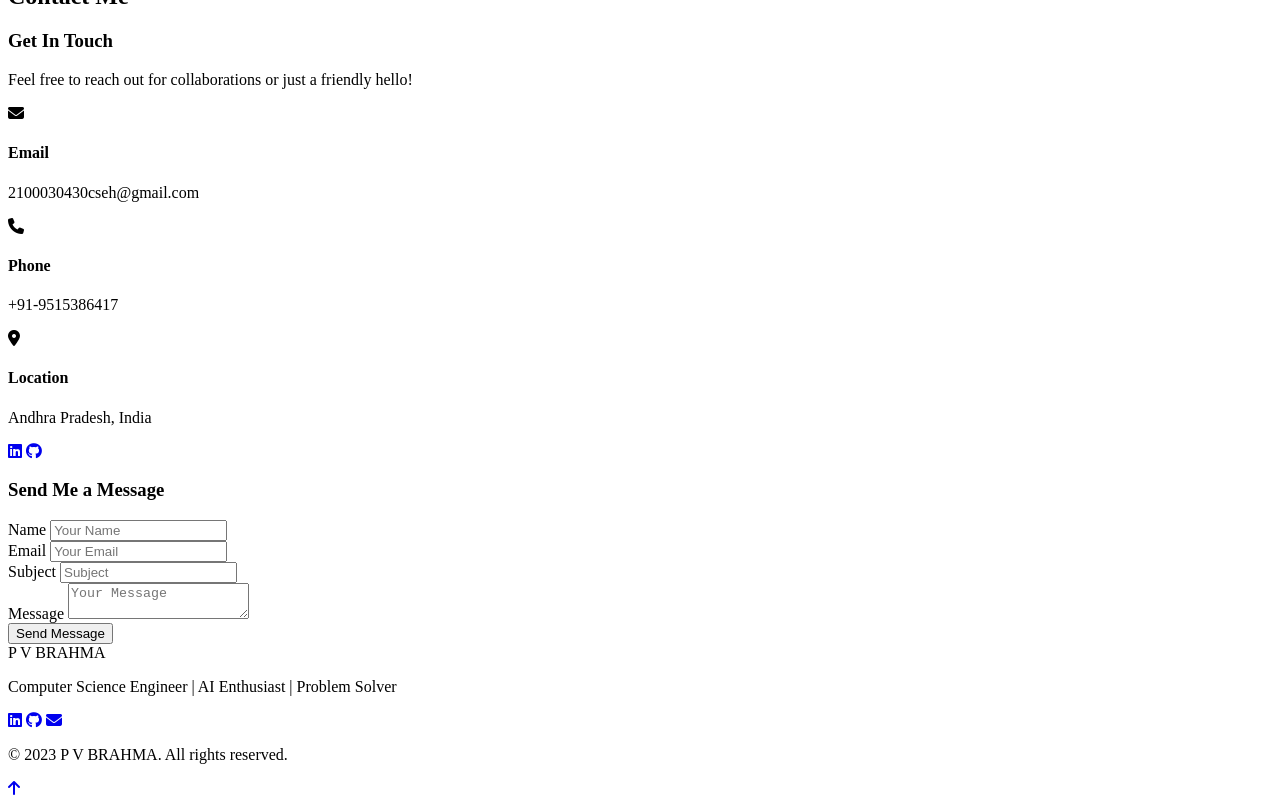
==== commit 7fab12be: "Update portfolio.html" ====
--- a/portfolio.html
+++ b/portfolio.html
@@ -5,811 +5,8 @@
     <meta name="viewport" content="width=device-width, initial-scale=1.0">
     <title>P V BRAHMA | Portfolio</title>
     <link rel="stylesheet" href="https://cdnjs.cloudflare.com/ajax/libs/font-awesome/6.4.0/css/all.min.css">
-    <style>
-        /* Global Styles */
-        :root {
-            --primary-color: #2a9d8f;
-            --secondary-color: #264653;
-            --accent-color: #e9c46a;
-            --dark-accent: #f4a261;
-            --light-color: #f8f9fa;
-            --dark-color: #212529;
-            --text-color: #495057;
-            --text-light: #6c757d;
-            --white: #ffffff;
-            --shadow: 0 5px 15px rgba(0, 0, 0, 0.1);
-            --transition: all 0.3s ease;
-            --border-radius: 8px;
-        }
-
-        * {
-            margin: 0;
-            padding: 0;
-            box-sizing: border-box;
-        }
-
-        html {
-            scroll-behavior: smooth;
-        }
-
-        body {
-            font-family: 'Poppins', sans-serif;
-            line-height: 1.6;
-            color: var(--text-color);
-            background-color: var(--white);
-            overflow-x: hidden;
-        }
-
-        a {
-            text-decoration: none;
-            color: var(--primary-color);
-            transition: var(--transition);
-        }
-
-        a:hover {
-            color: var(--dark-accent);
-        }
-
-        .container {
-            max-width: 1200px;
-            margin: 0 auto;
-            padding: 0 2rem;
-        }
-
-        section {
-            padding: 6rem 0;
-        }
-
-        h1, h2, h3, h4 {
-            margin-bottom: 1.5rem;
-            line-height: 1.2;
-            font-weight: 600;
-        }
-
-        h1 {
-            font-size: 3rem;
-            color: var(--secondary-color);
-        }
-
-        h2 {
-            font-size: 2.5rem;
-            text-align: center;
-            margin-bottom: 3rem;
-            color: var(--secondary-color);
-            position: relative;
-        }
-
-        h2::after {
-            content: '';
-            position: absolute;
-            bottom: -10px;
-            left: 50%;
-            transform: translateX(-50%);
-            width: 80px;
-            height: 4px;
-            background: linear-gradient(90deg, var(--primary-color), var(--accent-color));
-            border-radius: 2px;
-        }
-
-        h3 {
-            font-size: 1.8rem;
-            color: var(--secondary-color);
-        }
-
-        p {
-            margin-bottom: 1rem;
-            color: var(--text-light);
-        }
-
-        img {
-            max-width: 100%;
-            height: auto;
-        }
-
-        .btn {
-            display: inline-block;
-            background: linear-gradient(135deg, var(--primary-color), var(--dark-accent));
-            color: var(--white);
-            padding: 0.8rem 1.8rem;
-            border: none;
-            border-radius: var(--border-radius);
-            cursor: pointer;
-            transition: var(--transition);
-            font-weight: 500;
-            text-align: center;
-            box-shadow: 0 4px 6px rgba(0, 0, 0, 0.1);
-        }
-
-        .btn:hover {
-            transform: translateY(-3px);
-            box-shadow: 0 6px 12px rgba(0, 0, 0, 0.15);
-        }
-
-        .btn-outline {
-            background: transparent;
-            border: 2px solid var(--primary-color);
-            color: var(--primary-color);
-        }
-
-        .btn-outline:hover {
-            background: var(--primary-color);
-            color: var(--white);
-        }
-
-        .btn:disabled {
-            opacity: 0.5;
-            cursor: not-allowed;
-            transform: none;
-            box-shadow: none;
-        }
-
-        .text-center {
-            text-align: center;
-        }
-
-        /* Header & Navigation */
-        header {
-            background-color: rgba(255, 255, 255, 0.95);
-            box-shadow: var(--shadow);
-            position: fixed;
-            top: 0;
-            left: 0;
-            right: 0;
-            z-index: 1000;
-            transition: var(--transition);
-            backdrop-filter: blur(5px);
-        }
-
-        .header-scrolled {
-            background-color: rgba(255, 255, 255, 0.98);
-            box-shadow: 0 2px 10px rgba(0, 0, 0, 0.1);
-            padding: 0.5rem 0;
-        }
-
-        nav {
-            display: flex;
-            justify-content: space-between;
-            align-items: center;
-            padding: 1rem 0;
-        }
-
-        .logo {
-            font-size: 1.8rem;
-            font-weight: 700;
-            color: var(--secondary-color);
-        }
-
-        .logo span {
-            color: var(--primary-color);
-        }
-
-        .nav-links {
-            display: flex;
-            list-style: none;
-        }
-
-        .nav-links li {
-            margin-left: 2rem;
-            position: relative;
-        }
-
-        .nav-links a {
-            color: var(--secondary-color);
-            font-weight: 500;
-            transition: var(--transition);
-        }
-
-        .nav-links a::after {
-            content: '';
-            position: absolute;
-            bottom: -5px;
-            left: 0;
-            width: 0;
-            height: 2px;
-            background-color: var(--accent-color);
-            transition: var(--transition);
-        }
-
-        .nav-links a:hover::after {
-            width: 100%;
-        }
-
-        .hamburger {
-            display: none;
-            cursor: pointer;
-            font-size: 1.5rem;
-            color: var(--secondary-color);
-        }
-
-        /* Hero Section */
-        #hero {
-            height: 100vh;
-            display: flex;
-            align-items: center;
-            background: linear-gradient(135deg, rgba(42, 157, 143, 0.1) 0%, rgba(233, 196, 106, 0.1) 100%);
-            position: relative;
-            overflow: hidden;
-        }
-
-        .hero-content {
-            display: flex;
-            align-items: center;
-            justify-content: space-between;
-            flex-wrap: wrap;
-            position: relative;
-            z-index: 1;
-        }
-
-        .hero-text {
-            flex: 1;
-            min-width: 300px;
-            padding-right: 2rem;
-        }
-
-        .hero-text h1 {
-            margin-bottom: 1rem;
-        }
-
-        .hero-text p {
-            font-size: 1.2rem;
-            margin-bottom: 2rem;
-            color: var(--text-color);
-        }
-
-        .hero-image {
-            flex: 1;
-            min-width: 300px;
-            text-align: center;
-            position: relative;
-        }
-
-        .hero-image img {
-            width: 320px;
-            height: 320px;
-            border-radius: 50%;
-            object-fit: cover;
-            border: 8px solid rgba(233, 196, 106, 0.3);
-            box-shadow: var(--shadow);
-        }
-
-        .hero-btns {
-            display: flex;
-            gap: 1rem;
-            margin-top: 2rem;
-        }
-
-        .social-icons {
-            margin-top: 2rem;
-        }
-
-        .social-icons a {
-            display: inline-flex;
-            align-items: center;
-            justify-content: center;
-            margin-right: 1rem;
-            width: 40px;
-            height: 40px;
-            background-color: var(--light-color);
-            border-radius: 50%;
-            font-size: 1.2rem;
-            color: var(--secondary-color);
-            transition: var(--transition);
-            box-shadow: var(--shadow);
-        }
-
-        .social-icons a:hover {
-            background-color: var(--primary-color);
-            color: var(--white);
-            transform: translateY(-3px);
-        }
-
-        /* About Section */
-        #about {
-            background-color: var(--light-color);
-        }
-
-        .about-content {
-            display: flex;
-            align-items: center;
-            justify-content: space-between;
-            flex-wrap: wrap;
-        }
-
-        .about-text {
-            flex: 1;
-            min-width: 300px;
-            padding-right: 2rem;
-        }
-
-        .about-text h3 {
-            margin-bottom: 1.5rem;
-        }
-
-        .about-info {
-            flex: 1;
-            min-width: 300px;
-            background-color: var(--white);
-            padding: 2rem;
-            border-radius: var(--border-radius);
-            box-shadow: var(--shadow);
-        }
-
-        .info-item {
-            display: flex;
-            margin-bottom: 1.5rem;
-        }
-
-        .info-item i {
-            margin-right: 1rem;
-            color: var(--primary-color);
-            font-size: 1.2rem;
-            margin-top: 3px;
-        }
-
-        /* Education Section */
-        .education-item {
-            background-color: var(--white);
-            padding: 2rem;
-            margin-bottom: 2rem;
-            border-radius: var(--border-radius);
-            box-shadow: var(--shadow);
-            transition: var(--transition);
-            border-left: 4px solid var(--primary-color);
-        }
-
-        .education-item:hover {
-            transform: translateY(-5px);
-            box-shadow: 0 10px 20px rgba(0, 0, 0, 0.1);
-        }
-
-        .education-item h3 {
-            margin-bottom: 0.5rem;
-        }
-
-        .education-item p {
-            margin-bottom: 0.5rem;
-        }
-
-        .education-item .date {
-            color: var(--primary-color);
-            font-weight: 500;
-        }
-
-        /* Certifications Section */
-        #certifications {
-            background-color: var(--light-color);
-        }
-
-        .certifications-container {
-            display: grid;
-            grid-template-columns: repeat(auto-fit, minmax(300px, 1fr));
-            gap: 2rem;
-        }
-
-        .certification-card {
-            background-color: var(--white);
-            padding: 2rem;
-            border-radius: var(--border-radius);
-            box-shadow: var(--shadow);
-            transition: var(--transition);
-            border-top: 3px solid var(--accent-color);
-        }
-
-        .certification-card:hover {
-            transform: translateY(-5px);
-            box-shadow: 0 10px 20px rgba(0, 0, 0, 0.1);
-        }
-
-        .certification-card h3 {
-            margin-bottom: 1rem;
-        }
-
-        .certification-card p {
-            margin-bottom: 1rem;
-        }
-
-        .certification-nav {
-            display: flex;
-            justify-content: center;
-            gap: 1rem;
-            margin-top: 2rem;
-        }
-
-        /* Projects Section */
-        .projects-container {
-            display: grid;
-            grid-template-columns: repeat(auto-fit, minmax(300px, 1fr));
-            gap: 2rem;
-        }
-
-        .project-card {
-            background-color: var(--white);
-            border-radius: var(--border-radius);
-            overflow: hidden;
-            box-shadow: var(--shadow);
-            transition: var(--transition);
-        }
-
-        .project-card:hover {
-            transform: translateY(-5px);
-            box-shadow: 0 10px 20px rgba(0, 0, 0, 0.1);
-        }
-
-        .project-img {
-            height: 200px;
-            overflow: hidden;
-        }
-
-        .project-img img {
-            width: 100%;
-            height: 100%;
-            object-fit: cover;
-            transition: var(--transition);
-        }
-
-        .project-card:hover .project-img img {
-            transform: scale(1.1);
-        }
-
-        .project-content {
-            padding: 2rem;
-        }
-
-        .project-content h3 {
-            margin-bottom: 1rem;
-        }
-
-        .project-content p {
-            margin-bottom: 1.5rem;
-        }
-
-        .project-tools {
-            display: flex;
-            flex-wrap: wrap;
-            margin-bottom: 1.5rem;
-            gap: 0.5rem;
-        }
-
-        .project-tools span {
-            background-color: var(--light-color);
-            color: var(--primary-color);
-            padding: 0.3rem 0.8rem;
-            border-radius: 20px;
-            font-size: 0.8rem;
-            font-weight: 500;
-        }
-
-        /* Achievements Section */
-        #achievements {
-            background-color: var(--light-color);
-        }
-
-        .achievements-container {
-            display: grid;
-            grid-template-columns: repeat(auto-fit, minmax(300px, 1fr));
-            gap: 2rem;
-        }
-
-        .achievement-card {
-            background-color: var(--white);
-            padding: 2rem;
-            border-radius: var(--border-radius);
-            box-shadow: var(--shadow);
-            transition: var(--transition);
-            border-bottom: 3px solid var(--accent-color);
-        }
-
-        .achievement-card:hover {
-            transform: translateY(-5px);
-            box-shadow: 0 10px 20px rgba(0, 0, 0, 0.1);
-        }
-
-        .achievement-card h3 {
-            margin-bottom: 1rem;
-        }
-
-        .achievement-card p {
-            margin-bottom: 1rem;
-        }
-
-        /* Skills Section */
-        .skills-container {
-            display: grid;
-            grid-template-columns: repeat(auto-fit, minmax(300px, 1fr));
-            gap: 2rem;
-        }
-
-        .skill-category {
-            background-color: var(--white);
-            padding: 2rem;
-            border-radius: var(--border-radius);
-            box-shadow: var(--shadow);
-        }
-
-        .skill-category h3 {
-            margin-bottom: 1.5rem;
-            text-align: center;
-        }
-
-        .skill-item {
-            margin-bottom: 1.5rem;
-        }
-
-        .skill-info {
-            display: flex;
-            justify-content: space-between;
-            margin-bottom: 0.5rem;
-        }
-
-        .skill-bar {
-            height: 10px;
-            background-color: var(--light-color);
-            border-radius: 5px;
-            overflow: hidden;
-        }
-
-        .skill-progress {
-            height: 100%;
-            background: linear-gradient(90deg, var(--primary-color), var(--accent-color));
-            border-radius: 5px;
-            transition: width 1s ease;
-        }
-
-        /* Contact Section */
-        #contact {
-            background-color: var(--light-color);
-        }
-
-        .contact-container {
-            display: grid;
-            grid-template-columns: repeat(auto-fit, minmax(300px, 1fr));
-            gap: 3rem;
-        }
-
-        .contact-info {
-            margin-bottom: 2rem;
-        }
-
-        .contact-info h3 {
-            margin-bottom: 1.5rem;
-        }
-
-        .contact-info p {
-            margin-bottom: 1.5rem;
-        }
-
-        .contact-form {
-            background-color: var(--white);
-            padding: 2rem;
-            border-radius: var(--border-radius);
-            box-shadow: var(--shadow);
-        }
-
-        .contact-form h3 {
-            margin-bottom: 1.5rem;
-        }
-
-        .form-group {
-            margin-bottom: 1.5rem;
-        }
-
-        .form-group label {
-            display: block;
-            margin-bottom: 0.5rem;
-            font-weight: 500;
-            color: var(--secondary-color);
-        }
-
-        .form-control {
-            width: 100%;
-            padding: 0.8rem;
-            border: 1px solid #ddd;
-            border-radius: var(--border-radius);
-            font-family: inherit;
-            transition: var(--transition);
-        }
-
-        .form-control:focus {
-            outline: none;
-            border-color: var(--primary-color);
-            box-shadow: 0 0 0 3px rgba(42, 157, 143, 0.2);
-        }
-
-        textarea.form-control {
-            min-height: 150px;
-            resize: vertical;
-        }
-
-        /* Footer */
-        footer {
-            background-color: var(--secondary-color);
-            color: var(--white);
-            padding: 3rem 0;
-            text-align: center;
-        }
-
-        .footer-content p {
-            color: var(--white);
-            margin-bottom: 1.5rem;
-        }
-
-        .footer-social a {
-            display: inline-flex;
-            align-items: center;
-            justify-content: center;
-            margin: 0 0.5rem;
-            width: 40px;
-            height: 40px;
-            background-color: rgba(255, 255, 255, 0.1);
-            color: var(--white);
-            border-radius: 50%;
-            font-size: 1.2rem;
-            transition: var(--transition);
-        }
-
-        .footer-social a:hover {
-            background-color: var(--primary-color);
-            transform: translateY(-3px);
-        }
-
-        .back-to-top {
-            position: fixed;
-            bottom: 2rem;
-            right: 2rem;
-            background: linear-gradient(135deg, var(--primary-color), var(--dark-accent));
-            color: var(--white);
-            width: 50px;
-            height: 50px;
-            border-radius: 50%;
-            display: flex;
-            align-items: center;
-            justify-content: center;
-            font-size: 1.5rem;
-            box-shadow: var(--shadow);
-            opacity: 0;
-            visibility: hidden;
-            transition: var(--transition);
-            z-index: 999;
-        }
-
-        .back-to-top.active {
-            opacity: 1;
-            visibility: visible;
-        }
-
-        .back-to-top:hover {
-            transform: translateY(-3px);
-            box-shadow: 0 6px 12px rgba(0, 0, 0, 0.15);
-        }
-
-        /* Animations */
-        .hidden {
-            opacity: 0;
-            transform: translateY(50px);
-            transition: all 1s ease;
-        }
-
-        .show {
-            opacity: 1;
-            transform: translateY(0);
-        }
-
-        /* Toast Notification */
-        .toast {
-            position: fixed;
-            bottom: 20px;
-            left: 50%;
-            transform: translateX(-50%);
-            background-color: var(--primary-color);
-            color: white;
-            padding: 12px 24px;
-            border-radius: var(--border-radius);
-            box-shadow: var(--shadow);
-            z-index: 1000;
-            opacity: 0;
-            transition: opacity 0.3s ease;
-        }
-
-        .toast.show {
-            opacity: 1;
-        }
-
-        /* Responsive Styles */
-        @media (max-width: 992px) {
-            section {
-                padding: 4rem 0;
-            }
-
-            h1 {
-                font-size: 2.5rem;
-            }
-
-            h2 {
-                font-size: 2rem;
-            }
-
-            h3 {
-                font-size: 1.5rem;
-            }
-        }
-
-        @media (max-width: 768px) {
-            .hamburger {
-                display: block;
-            }
-
-            .nav-links {
-                position: fixed;
-                top: 80px;
-                left: -100%;
-                width: 100%;
-                height: calc(100vh - 80px);
-                background-color: var(--white);
-                flex-direction: column;
-                align-items: center;
-                padding: 2rem 0;
-                transition: var(--transition);
-            }
-
-            .nav-links.active {
-                left: 0;
-            }
-
-            .nav-links li {
-                margin: 1rem 0;
-            }
-
-            .hero-text, .about-text, .about-info {
-                padding-right: 0;
-                margin-bottom: 2rem;
-            }
-
-            .hero-content, .about-content {
-                flex-direction: column;
-            }
-
-            .hero-image img {
-                width: 250px;
-                height: 250px;
-            }
-
-            .hero-btns {
-                flex-direction: column;
-                gap: 1rem;
-            }
-
-            .btn {
-                width: 100%;
-            }
-
-            .certification-card {
-                display: none;
-            }
-
-            .certification-card:first-child {
-                display: block;
-            }
-        }
-
-        @media (max-width: 576px) {
-            .container {
-                padding: 0 1rem;
-            }
-
-            section {
-                padding: 3rem 0;
-            }
-
-            h1 {
-                font-size: 2rem;
-            }
-
-            h2 {
-                font-size: 1.8rem;
-            }
-        }
-    </style>
     <link href="https://fonts.googleapis.com/css2?family=Poppins:wght@400;500;600;700&display=swap" rel="stylesheet">
+    <link rel="stylesheet" href="styles.css">
 </head>
 <body>
     <!-- Header & Navigation -->
@@ -827,8 +24,13 @@
                     <li><a href="#skills">Skills</a></li>
                     <li><a href="#contact">Contact</a></li>
                 </ul>
-                <div class="hamburger">
-                    <i class="fas fa-bars"></i>
+                <div style="display: flex; align-items: center;">
+                    <button class="theme-toggle" id="themeToggle">
+                        <i class="fas fa-moon"></i>
+                    </button>
+                    <div class="hamburger">
+                        <i class="fas fa-bars"></i>
+                    </div>
                 </div>
             </nav>
         </div>
@@ -839,7 +41,7 @@
         <div class="container">
             <div class="hero-content">
                 <div class="hero-text">
-                    <h1>Hi, I'm <span>   P V BRAHMA</span></h1>
+                    <h1>Hi, I'm <span>P V BRAHMA</span></h1>
                     <p>Computer Science Engineer | AI Enthusiast | Problem Solver</p>
                     <div class="hero-btns">
                         <a href="#contact" class="btn">Contact Me</a>
@@ -928,71 +130,69 @@
         </div>
     </section>
 
-   <!-- Certifications Section -->
-<section id="certifications" class="hidden">
+    <!-- Certifications Section -->
+    <section id="certifications" class="hidden">
         <div class="container">
             <h2>Certifications</h2>
-            <div class="certifications-container">
-                <div class="certification-card">
-                    <h3>Salesforce AI Associate</h3>
-                    <p>Salesforce</p>
-                    <p>Certified in AI fundamentals and applications within the Salesforce ecosystem.</p>
-                    <a href="https://trailhead.salesforce.com/en/credentials/certification-detail-print/?searchString=jpfnEzJw9T/qk2RIDoXODVdJCIEKo+JLX/jWyxn1SEyOCaxBaaa0zYGxDq4RxNKt" 
-                       target="_blank" 
-                       class="btn btn-outline" 
-                       style="margin-top: 1rem;">
-                       View Credential
-                    </a>
-                </div>
-                
-                <div class="certification-card">
-                    <h3>Fintech Professional Certificate</h3>
-                    <p>Fintech Council of India</p>
-                    <p>Gained expertise in financial technologies and their applications in modern banking.</p>
-                    <a href="https://drive.google.com/file/d/1p2mqr51ELKub1dNyLlAdVfOdK_CdSXYh/view?usp=drive_link" 
-                       target="_blank" 
-                       class="btn btn-outline" 
-                       style="margin-top: 1rem;">
-                       View Certificate
-                    </a>
-                </div>
-                
-                <div class="certification-card">
-                    <h3>Automation Anywhere RPA Professional</h3>
-                    <p>Automation Anywhere University</p>
-                    <p>Certified in Robotic Process Automation essentials and implementation.</p>
-                    <a href="https://www.credential.net/d359effc-2dc5-45f9-a8d0-2666af1724f2#gs.fcxfh8" 
-                       target="_blank" 
-                       class="btn btn-outline" 
-                       style="margin-top: 1rem;">
-                       View Credential
-                    </a>
-                </div>
-                
-                <div class="certification-card">
-                    <h3>Oracle Cloud Infrastructure</h3>
-                    <p>Oracle</p>
-                    <p>Certified in Oracle Cloud Infrastructure foundations and services.</p>
-                    <a href="https://www.linkedin.com/posts/peramvenkatabrahmareddy_oracle-cloud-infrastructure-2023-certified-activity-7206888599840067584-80m-?utm_source=share&utm_medium=member_desktop" 
-                       target="_blank" 
-                       class="btn btn-outline" 
-                       style="margin-top: 1rem;">
-                       View Certificate
-                    </a>
-                </div>
-            </div>
-        
-        <!-- Navigation Buttons -->
-        <div class="certification-nav" style="display: flex; justify-content: center; gap: 1rem; margin-top: 2rem;">
-            <button id="prevCert" class="btn btn-outline">
-                <i class="fas fa-chevron-left"></i> Previous
-            </button>
-            <button id="nextCert" class="btn btn-outline">
-                Next <i class="fas fa-chevron-right"></i>
-            </button>
-        </div>
-    </div>
-</section>
+            <div class="certifications-wrapper">
+                <button class="cert-nav-btn" id="prevCert" disabled>
+                    <i class="fas fa-chevron-left"></i>
+                </button>
+                <div class="certifications-container" id="certificationsCarousel">
+                    <div class="certification-card">
+                        <h3>Salesforce AI Associate</h3>
+                        <p>Salesforce</p>
+                        <p>Certified in AI fundamentals and applications within the Salesforce ecosystem.</p>
+                        <a href="https://trailhead.salesforce.com/en/credentials/certification-detail-print/?searchString=jpfnEzJw9T/qk2RIDoXODVdJCIEKo+JLX/jWyxn1SEyOCaxBaaa0zYGxDq4RxNKt" 
+                           target="_blank" 
+                           class="btn btn-outline" 
+                           style="margin-top: 1rem;">
+                           View Credential
+                        </a>
+                    </div>
+                    
+                    <div class="certification-card">
+                        <h3>Fintech Professional Certificate</h3>
+                        <p>Fintech Council of India</p>
+                        <p>Gained expertise in financial technologies and their applications in modern banking.</p>
+                        <a href="https://drive.google.com/file/d/1p2mqr51ELKub1dNyLlAdVfOdK_CdSXYh/view?usp=drive_link" 
+                           target="_blank" 
+                           class="btn btn-outline" 
+                           style="margin-top: 1rem;">
+                           View Certificate
+                        </a>
+                    </div>
+                    
+                    <div class="certification-card">
+                        <h3>Automation Anywhere RPA Professional</h3>
+                        <p>Automation Anywhere University</p>
+                        <p>Certified in Robotic Process Automation essentials and implementation.</p>
+                        <a href="https://www.credential.net/d359effc-2dc5-45f9-a8d0-2666af1724f2#gs.fcxfh8" 
+                           target="_blank" 
+                           class="btn btn-outline" 
+                           style="margin-top: 1rem;">
+                           View Credential
+                        </a>
+                    </div>
+                    
+                    <div class="certification-card">
+                        <h3>Oracle Cloud Infrastructure</h3>
+                        <p>Oracle</p>
+                        <p>Certified in Oracle Cloud Infrastructure foundations and services.</p>
+                        <a href="https://www.linkedin.com/posts/peramvenkatabrahmareddy_oracle-cloud-infrastructure-2023-certified-activity-7206888599840067584-80m-?utm_source=share&utm_medium=member_desktop" 
+                           target="_blank" 
+                           class="btn btn-outline" 
+                           style="margin-top: 1rem;">
+                           View Certificate
+                        </a>
+                    </div>
+                </div>
+                <button class="cert-nav-btn" id="nextCert">
+                    <i class="fas fa-chevron-right"></i>
+                </button>
+            </div>
+        </div>
+    </section>
 
     <!-- Projects Section -->
     <section id="projects" class="hidden">
@@ -1232,194 +432,6 @@
     <!-- Toast Notification -->
     <div id="toast" class="toast"></div>
 
-    <!-- JavaScript -->
-   <script>
-    // Mobile Navigation
-    const hamburger = document.querySelector('.hamburger');
-    const navLinks = document.querySelector('.nav-links');
-    
-    hamburger.addEventListener('click', () => {
-        navLinks.classList.toggle('active');
-        hamburger.innerHTML = navLinks.classList.contains('active') ? 
-            '<i class="fas fa-times"></i>' : '<i class="fas fa-bars"></i>';
-    });
-
-    // Close mobile menu when clicking a link
-    document.querySelectorAll('.nav-links a').forEach(link => {
-        link.addEventListener('click', () => {
-            navLinks.classList.remove('active');
-            hamburger.innerHTML = '<i class="fas fa-bars"></i>';
-        });
-    });
-
-    // Sticky Header
-    window.addEventListener('scroll', () => {
-        const header = document.getElementById('header');
-        header.classList.toggle('header-scrolled', window.scrollY > 100);
-    });
-
-    // Back to Top Button
-    const backToTopButton = document.querySelector('.back-to-top');
-    
-    window.addEventListener('scroll', () => {
-        if (window.scrollY > 300) {
-            backToTopButton.classList.add('active');
-        } else {
-            backToTopButton.classList.remove('active');
-        }
-    });
-
-    // Scroll Reveal Animation
-    const hiddenElements = document.querySelectorAll('.hidden');
-    
-    const observer = new IntersectionObserver((entries) => {
-        entries.forEach(entry => {
-            if (entry.isIntersecting) {
-                entry.target.classList.add('show');
-            }
-        });
-    }, {
-        threshold: 0.1
-    });
-
-    hiddenElements.forEach(el => observer.observe(el));
-
-    // Resume Download
-    document.getElementById('downloadResume').addEventListener('click', (e) => {
-        e.preventDefault();
-        showToast('Resume download starting...');
-        
-        // Create a temporary anchor element
-        const link = document.createElement('a');
-        link.href = 'https://drive.google.com/uc?export=download&id=1uzRrj1I3VhYE1lOkASnf3pV6vZFQdSs4';
-        link.setAttribute('download', 'P_VBRAHMA_Resume.pdf');
-        document.body.appendChild(link);
-        link.click();
-        document.body.removeChild(link);
-    });
-
-    // Certifications Navigation
-    const certCards = document.querySelectorAll('.certification-card');
-    let currentCert = 0;
-    
-    function updateCertDisplay() {
-        certCards.forEach((card, index) => {
-            if (window.innerWidth < 768) {
-                // Mobile view - show one at a time
-                card.style.display = index === currentCert ? 'block' : 'none';
-            } else {
-                // Desktop view - show all
-                card.style.display = 'block';
-            }
-        });
-        
-        // Update button states
-        document.getElementById('prevCert').disabled = currentCert === 0;
-        document.getElementById('nextCert').disabled = currentCert >= certCards.length - 1;
-    }
-    
-    // Previous button
-    document.getElementById('prevCert').addEventListener('click', () => {
-        if (currentCert > 0) {
-            currentCert--;
-            updateCertDisplay();
-        }
-    });
-    
-    // Next button
-    document.getElementById('nextCert').addEventListener('click', () => {
-        if (currentCert < certCards.length - 1) {
-            currentCert++;
-            updateCertDisplay();
-        }
-    });
-    
-    // Handle window resize
-    window.addEventListener('resize', updateCertDisplay);
-    
-    // Initialize certifications display
-    updateCertDisplay();
-
-    // Contact Form Submission
-    document.getElementById('contactForm').addEventListener('submit', async (e) => {
-        e.preventDefault();
-        
-        const form = e.target;
-        const formData = new FormData(form);
-        const data = Object.fromEntries(formData.entries());
-        
-        try {
-            // Using FormSubmit.co service to handle form submissions
-            const response = await fetch('https://formsubmit.co/ajax/2100030430cseh@gmail.com', {
-                method: 'POST',
-                headers: {
-                    'Content-Type': 'application/json',
-                    'Accept': 'application/json'
-                },
-                body: JSON.stringify(data)
-            });
-            
-            const result = await response.json();
-            
-            if (response.ok) {
-                showToast('Message sent successfully!');
-                form.reset();
-            } else {
-                showToast('Error sending message. Please try again.');
-                console.error(result);
-            }
-        } catch (error) {
-            showToast('Error sending message. Please try again.');
-            console.error(error);
-        }
-    });
-
-    // Toast Notification Function
-    function showToast(message) {
-        const toast = document.getElementById('toast');
-        toast.textContent = message;
-        toast.classList.add('show');
-        
-        setTimeout(() => {
-            toast.classList.remove('show');
-        }, 3000);
-    }
-
-    // Smooth scrolling for navigation links
-    document.querySelectorAll('a[href^="#"]').forEach(anchor => {
-        anchor.addEventListener('click', function(e) {
-            e.preventDefault();
-            
-            const targetId = this.getAttribute('href');
-            const targetElement = document.querySelector(targetId);
-            
-            if (targetElement) {
-                window.scrollTo({
-                    top: targetElement.offsetTop - 80,
-                    behavior: 'smooth'
-                });
-            }
-        });
-    });
-
-    // Animate skill bars on scroll
-    const skillBars = document.querySelectorAll('.skill-progress');
-    
-    const skillObserver = new IntersectionObserver((entries) => {
-        entries.forEach(entry => {
-            if (entry.isIntersecting) {
-                const width = entry.target.style.width;
-                entry.target.style.width = '0';
-                setTimeout(() => {
-                    entry.target.style.width = width;
-                }, 100);
-            }
-        });
-    }, {
-        threshold: 0.5
-    });
-
-    skillBars.forEach(bar => skillObserver.observe(bar));
-</script>
+    <script src="script.js"></script>
 </body>
 </html>
